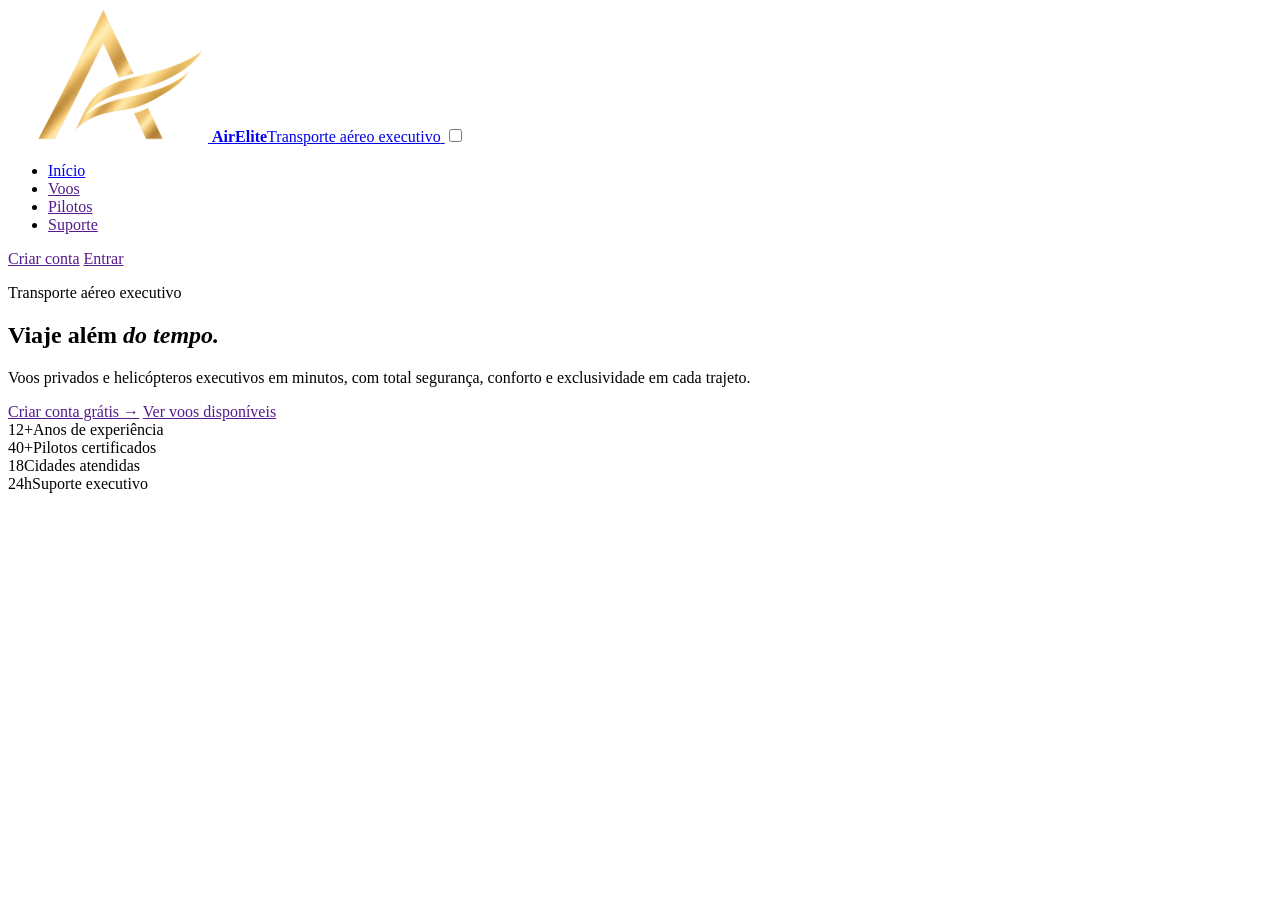
==== index.html @ a0972fc6 "Meu primeiro commit ainda no início" ====
<!DOCTYPE html>
<html lang="pt-BR">
    <head>
        <meta charset="UTF-8">
        <meta name="viewport" content="width=device-width, initial-scale=1.0">
        <link rel="stylesheet" href="style.css">
        <title>AirElite</title>
    </head>
    <body>
        
        <header class="site-header">
            <div class="container mheader-inner">
                <a href="index.html" class="brand">
                    <img src="pasta-de-imagens/Logo.png" alt="logotipo AirElite">
                    <span class="brand-text"><strong>AirElite</strong><span>Transporte aéreo executivo</span></span>
                </a>
                <input type="checkbox" id="menu-toggle" class="menu-toggle">
                <label for="menu-toggle" class="menu-btn" aria-label="Abrir menu"><span></span><span></span><span></span></label>
                <nav class="nav">
                    <ul class="nav-links">
                        <li><a href="index.html" class="active">Início</a></li>
                        <li><a href="">Voos</a></li>
                        <li><a href="">Pilotos</a></li>
                        <li><a href="">Suporte</a></li>
                    </ul>
                    <a href="" class="nav-extra">Criar conta</a>
                    <a href="" class="btn btn-gold">Entrar</a>
                </nav>
            </div>
        </header>

        <main>

            <section class="hero" id="inicio">
                <div class="container hero-inner">
                    <p class="eyebrow"> Transporte aéreo executivo</p>
                    <h1>Viaje além <em>do tempo.</em></h1>
                    <p class="hero-sub">Voos privados e helicópteros executivos em minutos, com total segurança, conforto e exclusividade em cada trajeto.</p>
                    <div class="hero-actions">
                        <a href="" class="btn btn-gold btn-lg">Criar conta grátis &rarr;</a>
                        <a href="" class="btn btn-outline btn-lg">Ver voos disponíveis</a>
                    </div>
                    <div class="hero-stats">
                        <div class="stat"><span class="stat-num">12+</span><span class="stat-label">Anos de experiência</span></div>
                        <div class="stat"><span class="stat-num">40+</span><span class="stat-label">Pilotos certificados</span></div>
                        <div class="stat"><span class="stat-num">18</span><span class="stat-label">Cidades atendidas</span></div>
                        <div class="stat"><span class="stat-num">24h</span><span class="stat-label">Suporte executivo</span></div>
                    </div>
                </div>
            </section>
        </main>
    </body>
</html>
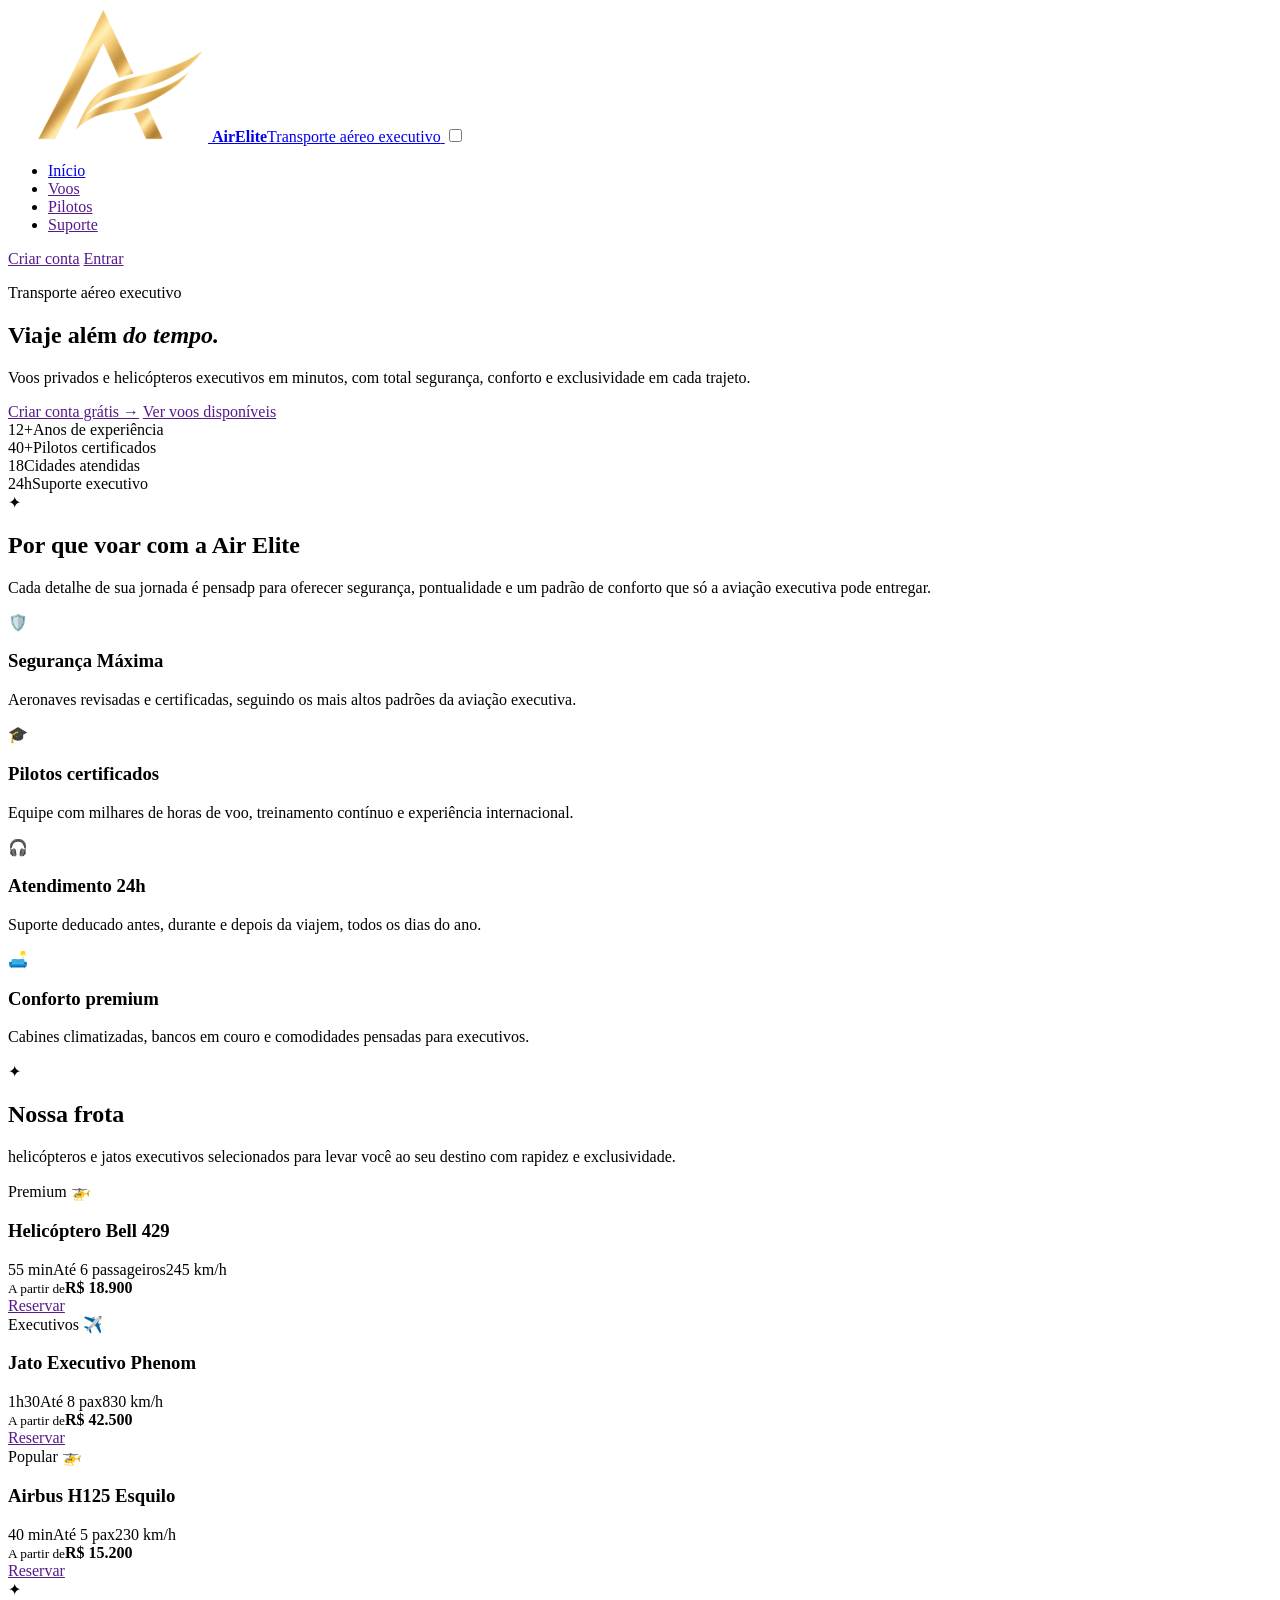
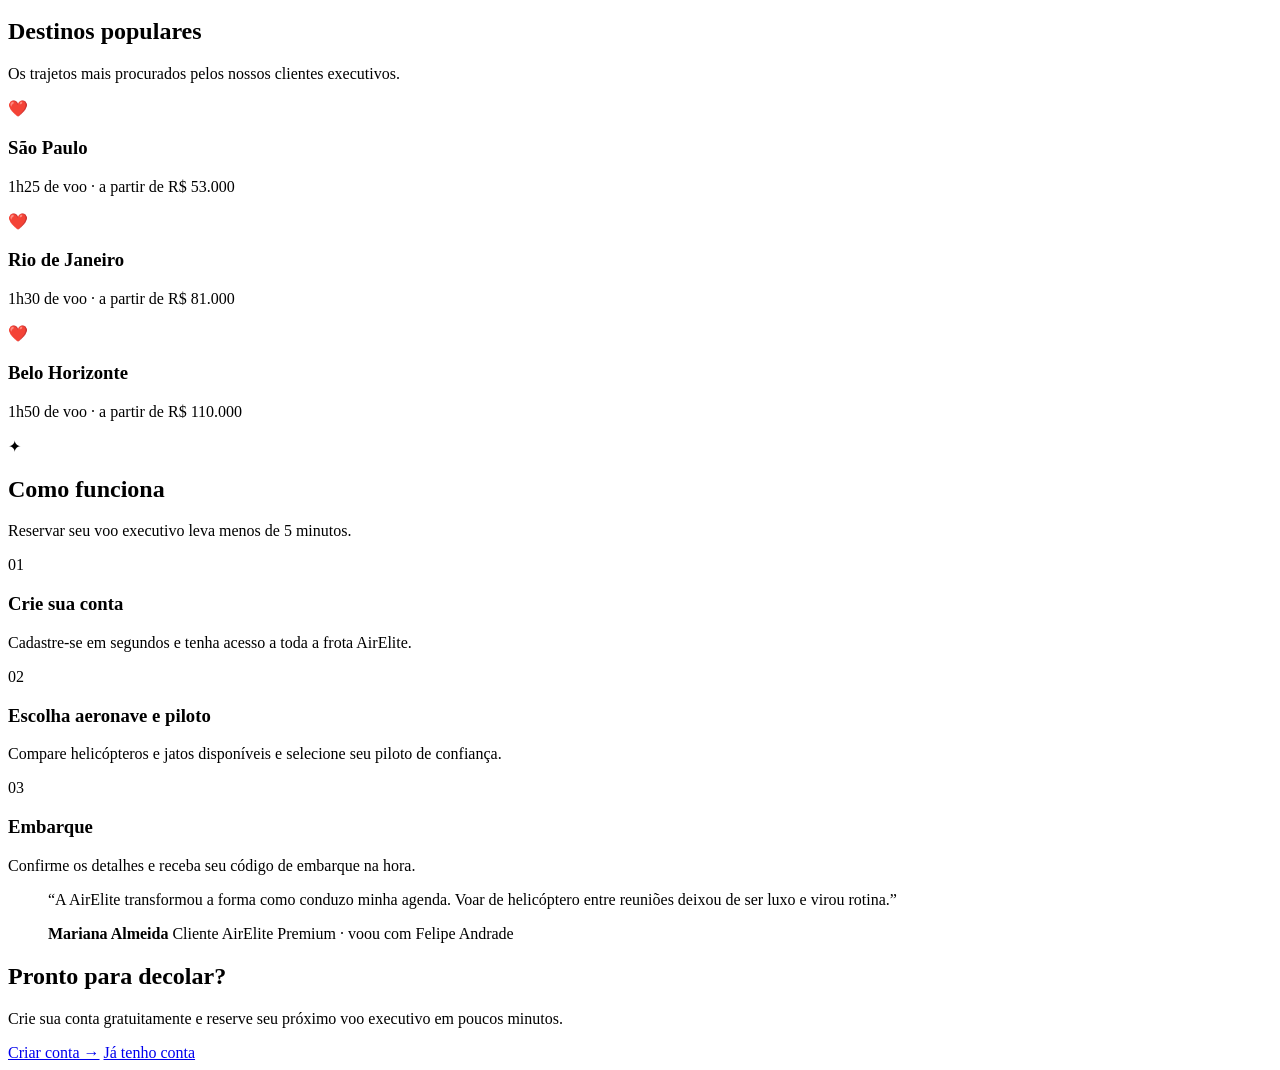
==== commit f3cb821b: "Atualizei coloquei muita coisa nova já no meu primeiro html" ====
--- a/index.html
+++ b/index.html
@@ -48,6 +48,166 @@
                     </div>
                 </div>
             </section>
+
+            <section class="section">
+                <div class="container">
+                    <div class="section-header">
+                        <div class="divider-star"><span>✦</span></div>
+                        <h2>Por que voar com a Air Elite</h2>
+                        <p>Cada detalhe de sua jornada é pensadp para oferecer segurança, pontualidade e um padrão de conforto que só a aviação executiva pode entregar.</p>
+                    </div>
+                    <div class="features-grid">
+                        <div class="feature-card">
+                            <div class="feature-icon"><span class="icon-emoji">&#x1F6E1;&#xFE0F;</span></div>
+                            <h3>Segurança Máxima</h3>
+                            <p>Aeronaves revisadas e certificadas, seguindo os mais altos padrões da aviação executiva.</p>
+                        </div>
+                        <div class="feature-card">
+                            <div class="feature-icon"><span class="icon-emoji">&#x1F393;</span></div>
+                            <h3>Pilotos certificados</h3>
+                            <p>Equipe com milhares de horas de voo, treinamento contínuo e experiência internacional.</p>
+                        </div>
+                        <div class="feature-card">
+                            <div class="feature-icon"><span class="icon-emoji">&#x1F3A7;</span></div>
+                            <h3>Atendimento 24h</h3>
+                            <p>Suporte deducado antes, durante e depois da viajem, todos os dias do ano.</p>
+                        </div>
+                        <div class="feature-card">
+                            <div class="feature-icon"><span class="icon-emoji">&#x1F6CB;&#xFE0F;</span></div>
+                            <h3>Conforto premium</h3>
+                            <p>Cabines climatizadas, bancos em couro e comodidades pensadas para executivos.</p>
+                        </div>
+                    </div>
+                </div>
+            </section>
+
+            <section class="section section-dark" id="frota">
+                <div class="container">
+                    <div class="section-header">
+                        <div class="divider-star"><span>✦</span></div>
+                        <h2>Nossa frota</h2>
+                        <p>helicópteros e jatos executivos selecionados para levar você ao seu destino com rapidez e exclusividade.</p>
+                    </div>
+                    <div class="fleet-grid">
+                        <article class="fleet-card">
+                            <div class="fleet-visual v1">
+                                <span class="fleet-badge">Premium</span>
+                                <span class="icon-emoji">&#x1F681;</span>
+                            </div>
+                            <div class="fleet-body">
+                                <h3>Helicóptero Bell 429</h3>
+                                <div class="fleet-specs"><span>55 min</span><span>Até 6 passageiros</span><span>245 km/h</span></div>
+                                <div class="fleet-footer">
+                                    <div class="fleet-price"><small>A partir de</small><strong>R$ 18.900</strong></div>
+                                    <a href="" class="btn btn-outline-dark">Reservar</a>
+                                </div>
+                            </div>
+                        </article>
+                        <article class="fleet-card">
+                            <div class="fleet-visual v2">
+                                <span class="fleet-badge">Executivos</span>
+                                <span class="icon-emoji">&#x2708;&#xFE0F;</span>
+                            </div>
+                            <div class="fleet-body">
+                                <h3>Jato Executivo Phenom</h3>
+                                <div class="fleet-specs"><span>1h30</span><span>Até 8 pax</span><span>830 km/h</span></div>
+                                <div class="fleet-footer">
+                                    <div class="fleet-price"><small>A partir de</small><strong>R$ 42.500</strong></div>
+                                    <a href="" class="btn btn-outline-dark">Reservar</a>
+                                </div>
+                            </div>
+                        </article>
+
+                        <article class="fleet-card">
+                            <div class="fleet-visual v3">
+                                <span class="fleet-badge">Popular</span>
+                                <span class="icon-emoji">&#x1F681;</span>
+                            </div>
+                            <div class="fleet-body">
+                                <h3>Airbus H125 Esquilo</h3>
+                                    <div class="fleet-specs"><span>40 min</span><span>Até 5 pax</span><span>230 km/h</span></div>
+                                    <div class="fleet-footer">
+                                         <div class="fleet-price"><small>A partir de</small><strong>R$ 15.200</strong></div>
+                                        <a href="" class="btn btn-outline-dark">Reservar</a>
+                                </div>
+                            </div>
+                        </article>
+                    </div>
+                </div>
+            </section>
+
+            <section class="section" id="destinos">
+                <div class="container">
+                     <div class="section-header">
+                         <div class="divider-star"><span>✦</span></div>
+                         <h2>Destinos populares</h2>
+                        <p>Os trajetos mais procurados pelos nossos clientes executivos.</p>
+                     </div>
+                     <div class="destinos-grid">
+                         <article class="destino-card d1">
+                         <div class="destino-heart" aria-hidden="true"><span class="icon-emoji">&#x2764;&#xFE0F;</span></div>
+                         <div class="destino-info"><h3>São Paulo</h3><p>1h25 de voo · a partir de R$ 53.000</p></div>
+                    </article>
+                    <article class="destino-card d2">
+                        <div class="destino-heart" aria-hidden="true"><span class="icon-emoji">&#x2764;&#xFE0F;</span></div>
+                        <div class="destino-info"><h3>Rio de Janeiro</h3><p>1h30 de voo · a partir de R$ 81.000</p></div>
+                    </article>
+                    <article class="destino-card d3">
+                        <div class="destino-heart" aria-hidden="true"><span class="icon-emoji">&#x2764;&#xFE0F;</span></div>
+                        <div class="destino-info"><h3>Belo Horizonte</h3><p>1h50 de voo · a partir de R$ 110.000</p></div>
+                    </article>
+                </div>
+            </div>
+        </section>
+
+        <section class="section section-dark">
+            <div class="container">
+                <div class="section-header">
+                    <div class="divider-star"><span>✦</span></div>
+                    <h2>Como funciona</h2>
+                    <p>Reservar seu voo executivo leva menos de 5 minutos.</p>
+                </div>
+                <div class="steps">
+                    <div class="step">
+                        <div class="step-num">01</div>
+                         <h3>Crie sua conta</h3>
+                            <p>Cadastre-se em segundos e tenha acesso a toda a frota AirElite.</p>
+                        </div>
+                        <div class="step">
+                            <div class="step-num">02</div>
+                            <h3>Escolha aeronave e piloto</h3>
+                            <p>Compare helicópteros e jatos disponíveis e selecione seu piloto de confiança.</p>
+                        </div>
+                        <div class="step">
+                            <div class="step-num">03</div>
+                            <h3>Embarque</h3>
+                            <p>Confirme os detalhes e receba seu código de embarque na hora.</p>
+                        </div>
+                    </div>
+                </div>
+            </section>
+
+            <section class="section">
+                <div class="container">
+                    <blockquote class="testimonial">
+                        <p>“A AirElite transformou a forma como conduzo minha agenda. Voar de helicóptero entre reuniões deixou de ser luxo e virou rotina.”</p>
+                        <div class="testimonial-author">
+                            <strong>Mariana Almeida</strong>
+                            <span>Cliente AirElite Premium · voou com Felipe Andrade</span>
+                        </div>
+                    </blockquote>
+                </div>
+            </section>
+
+            <section class="cta-band">
+                <h2>Pronto para decolar?</h2>
+                <p>Crie sua conta gratuitamente e reserve seu próximo voo executivo em poucos minutos.</p>
+                <div class="hero-actions">
+                    <a href="cadastro.html" class="btn btn-gold btn-lg">Criar conta →</a>
+                    <a href="login.html" class="btn btn-outline btn-lg">Já tenho conta</a>
+                </div>
+            </section>
+            
         </main>
     </body>
 </html>
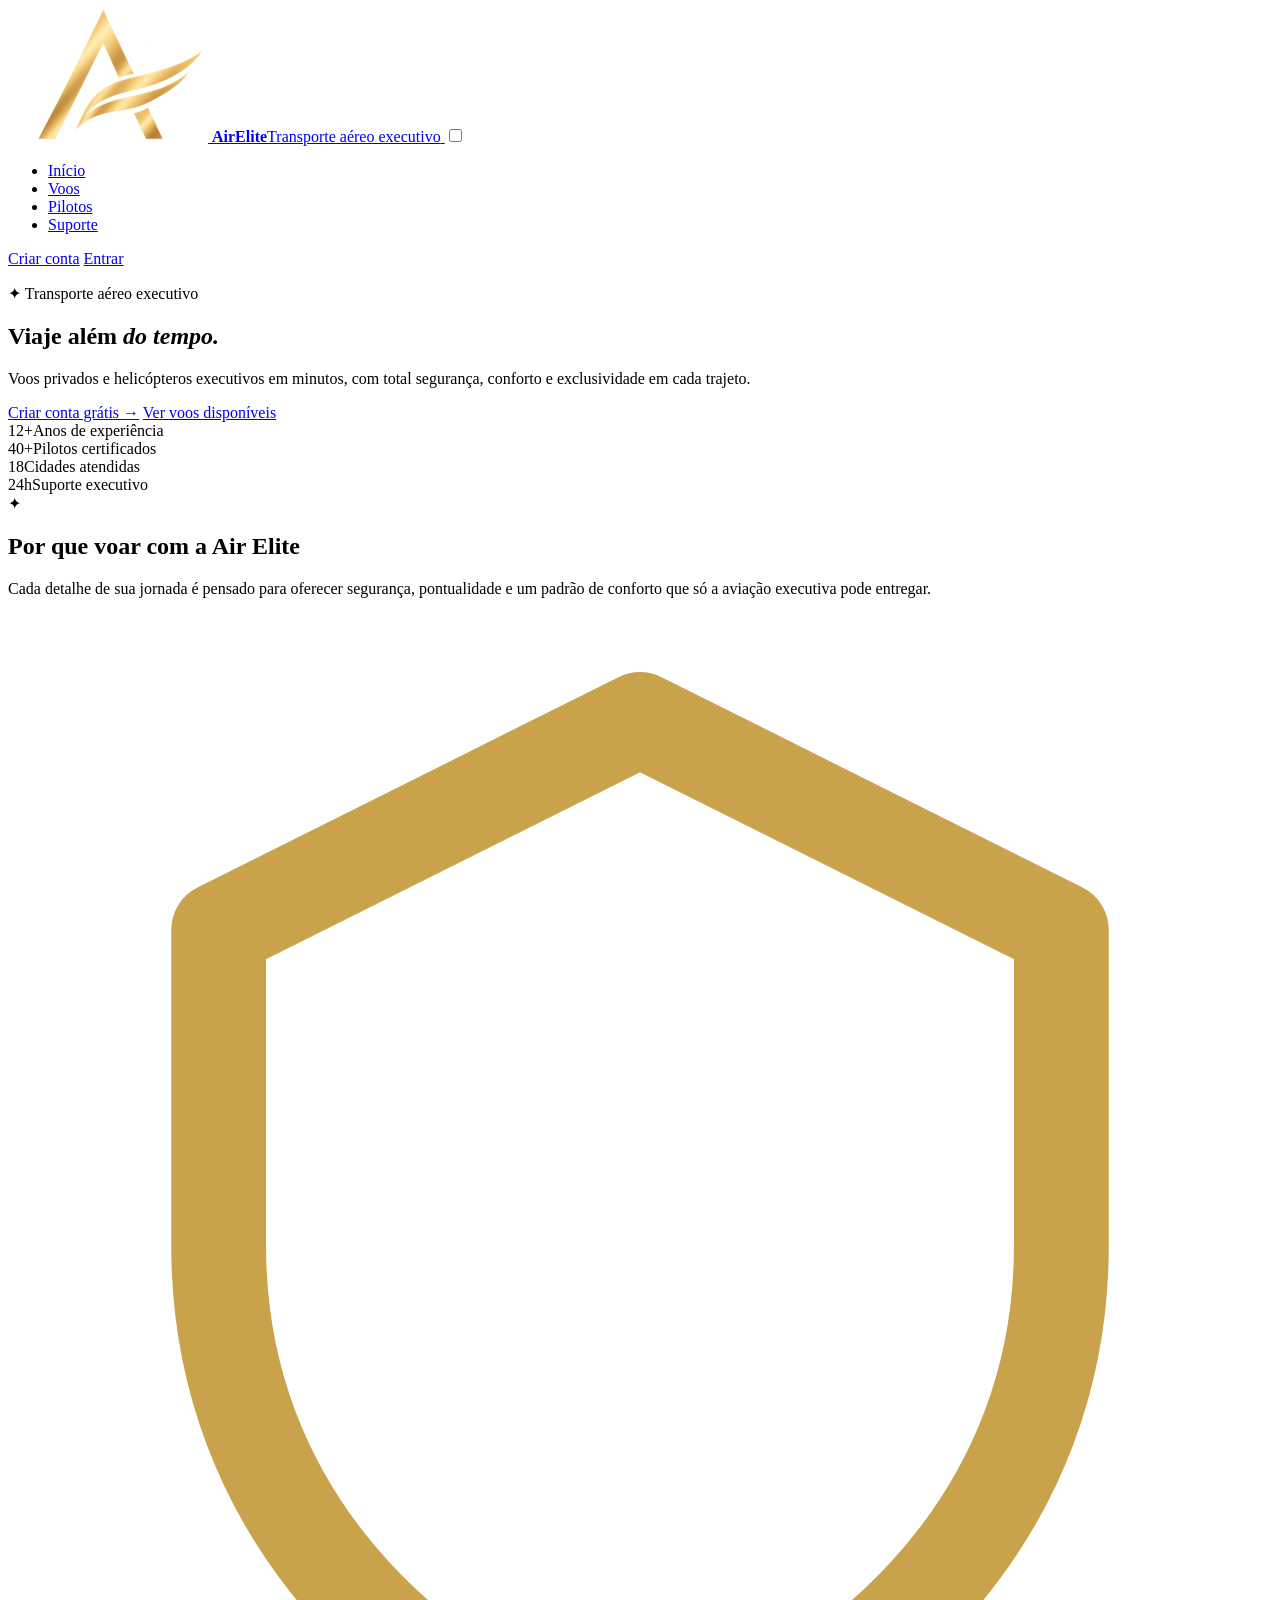
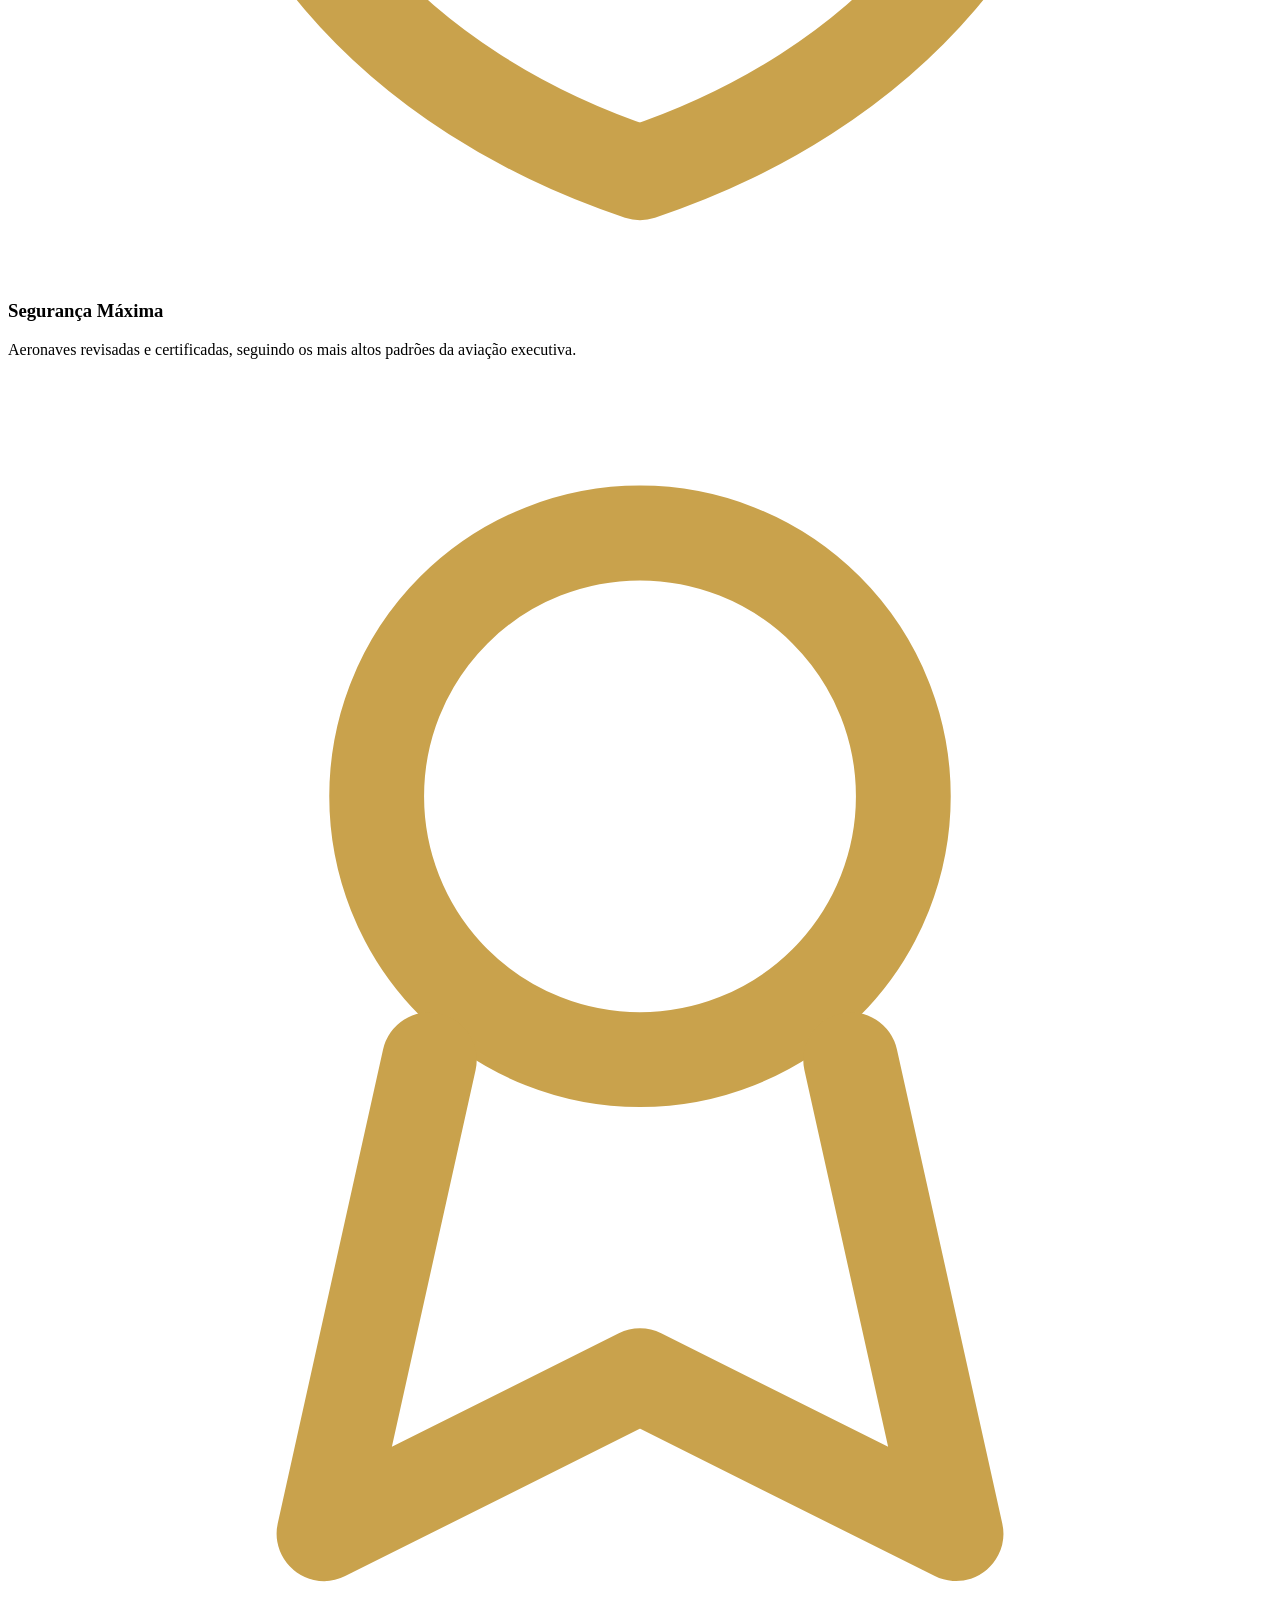
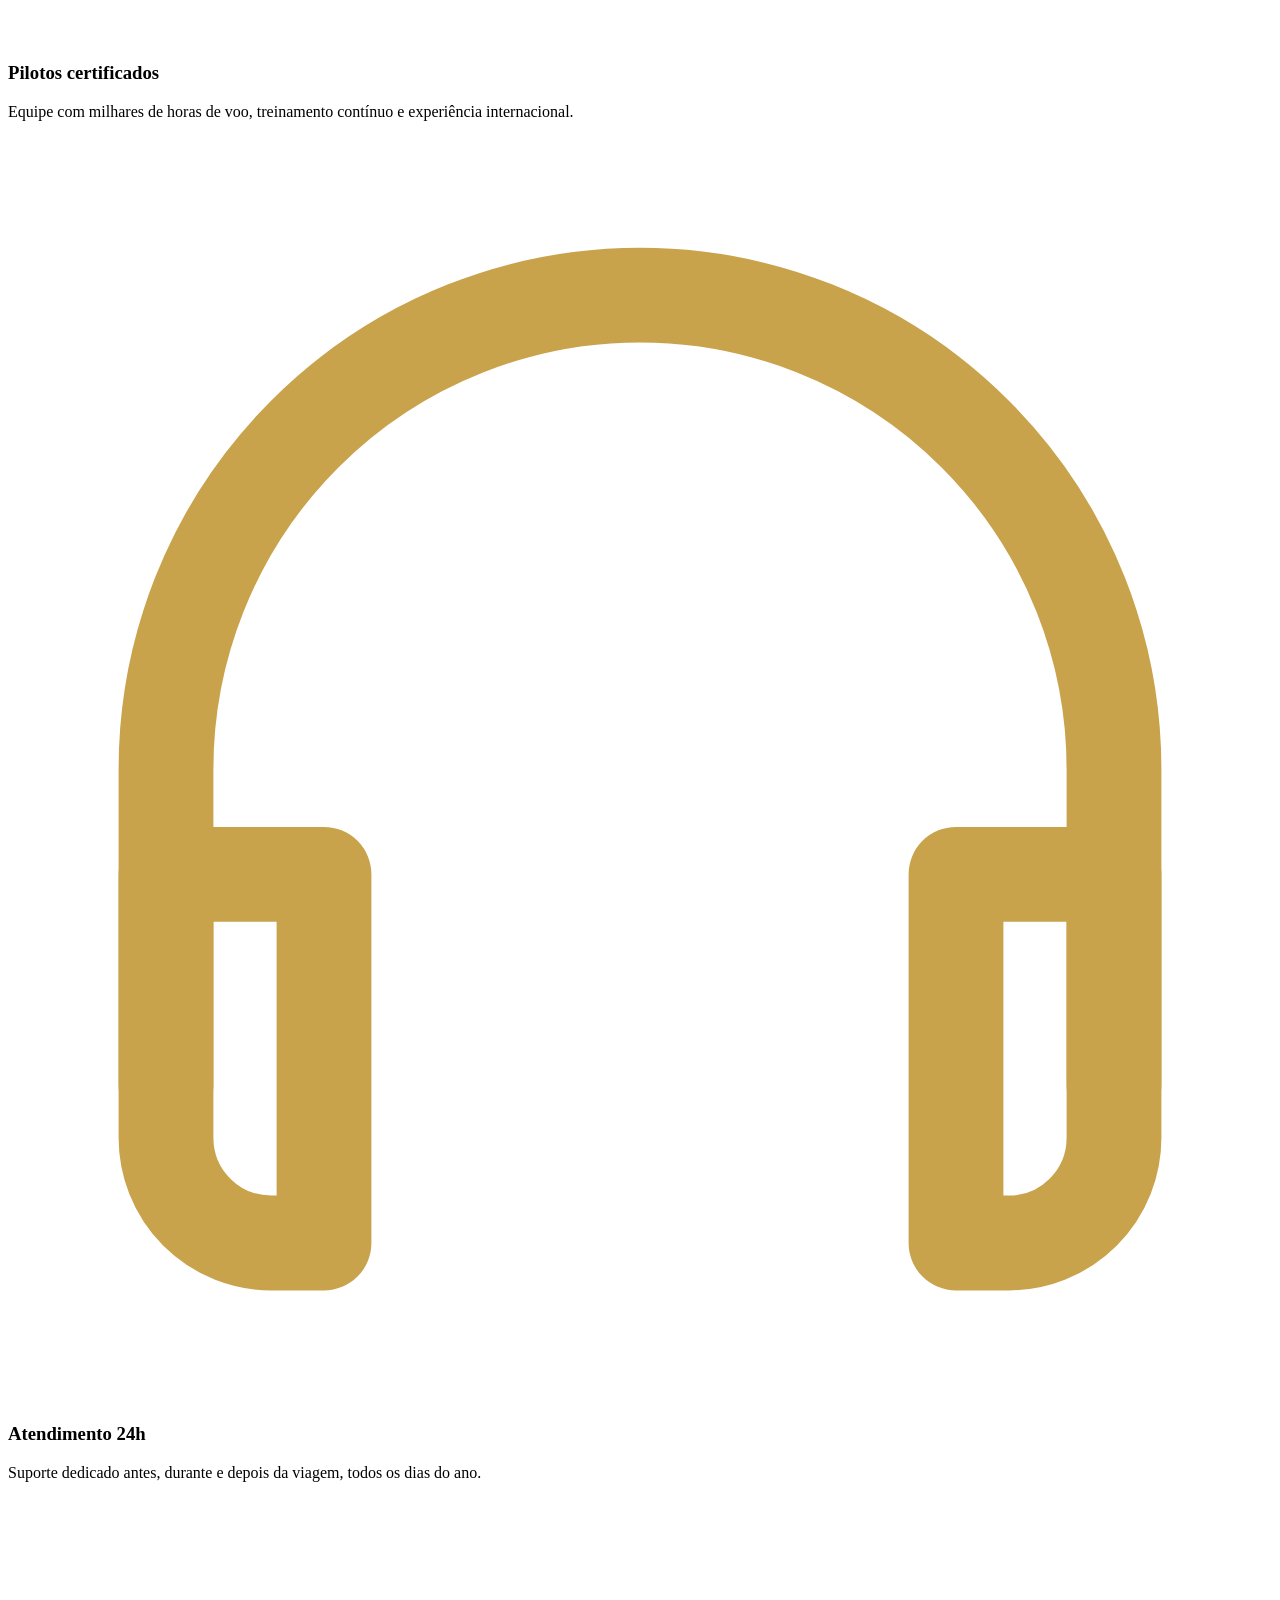
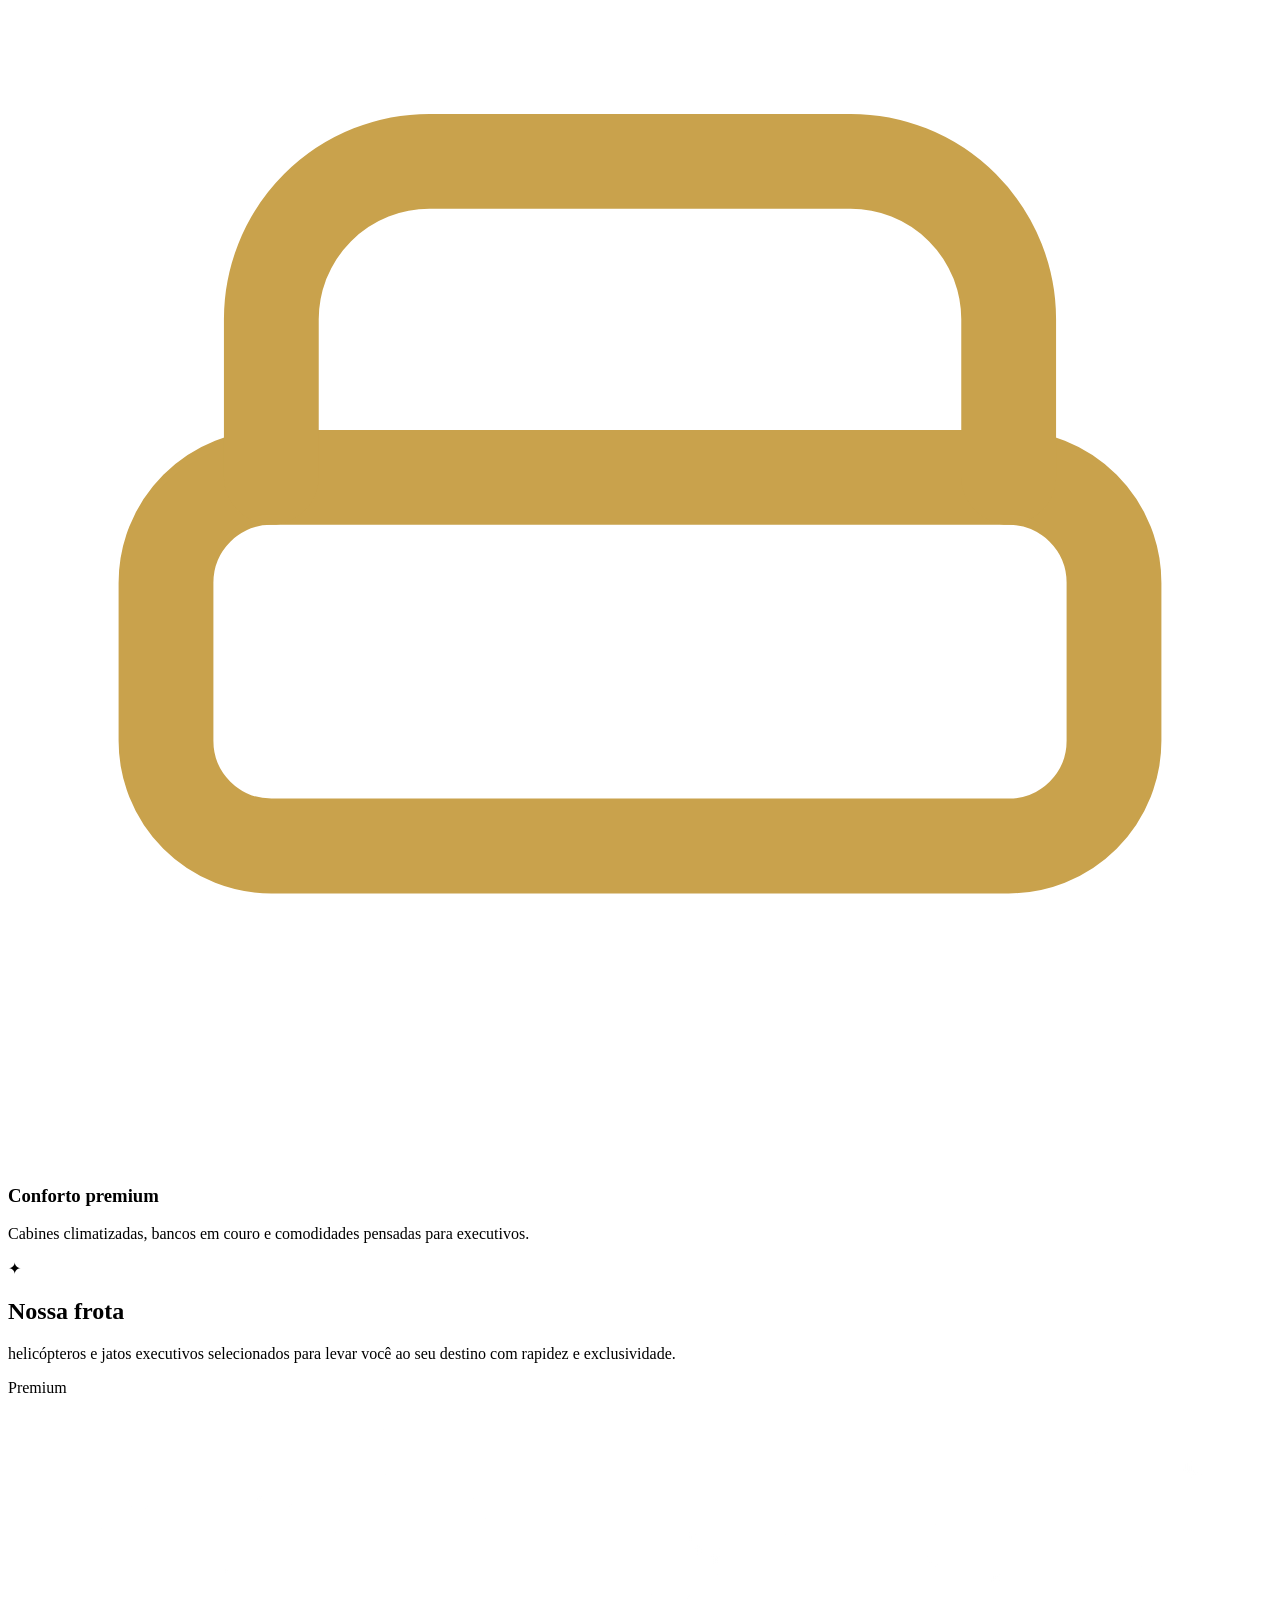
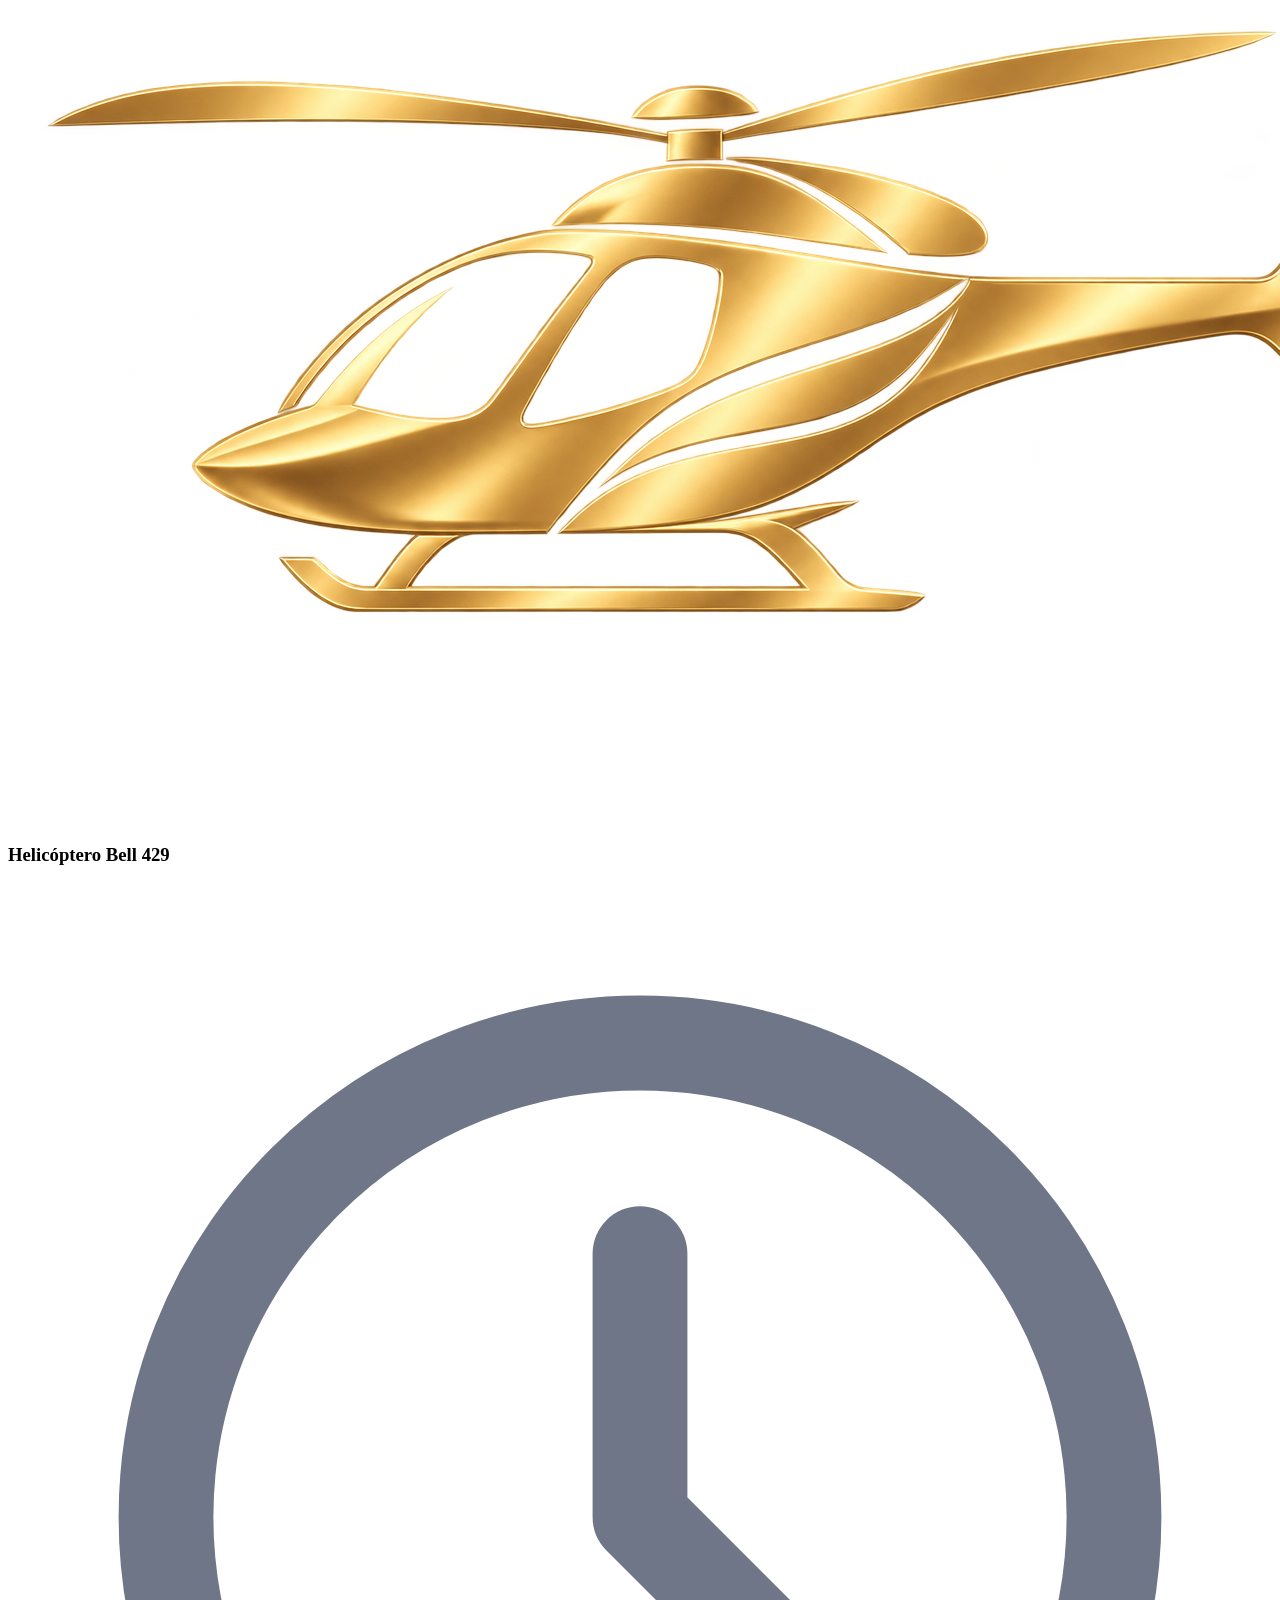
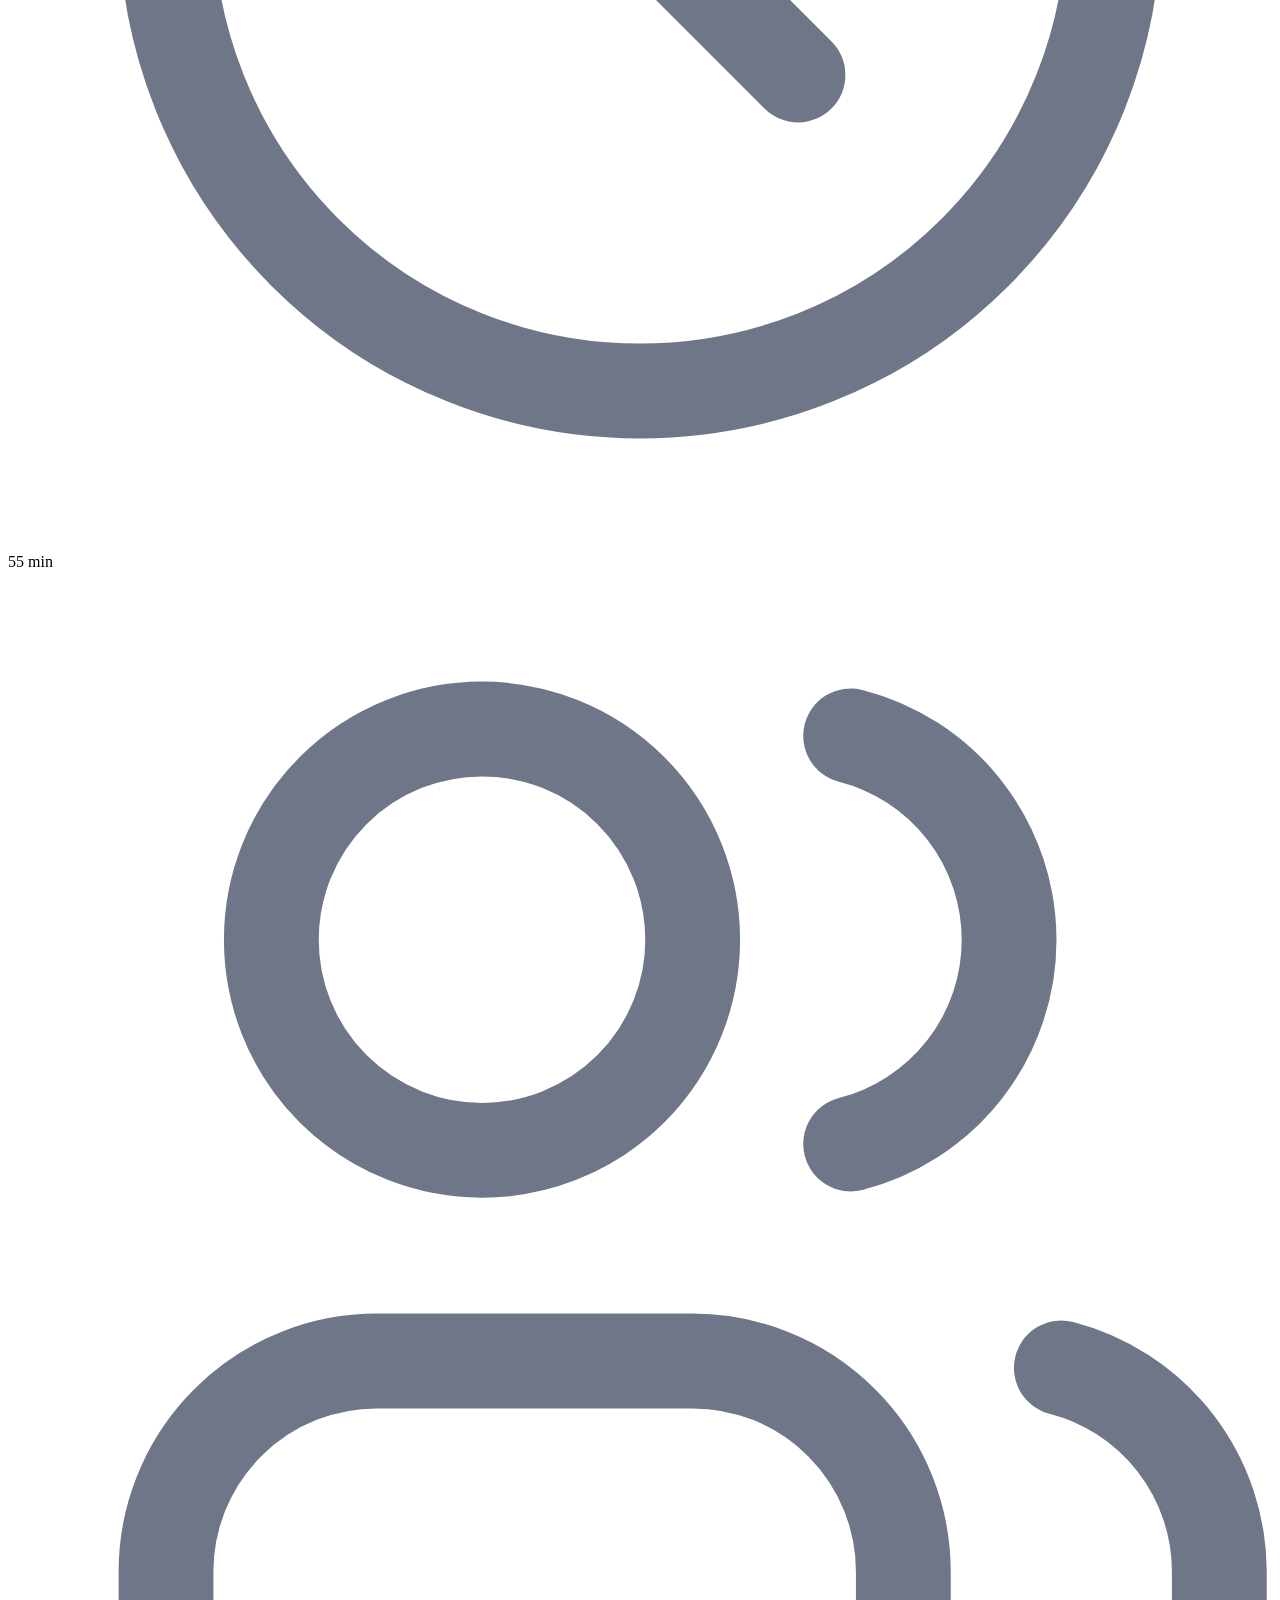
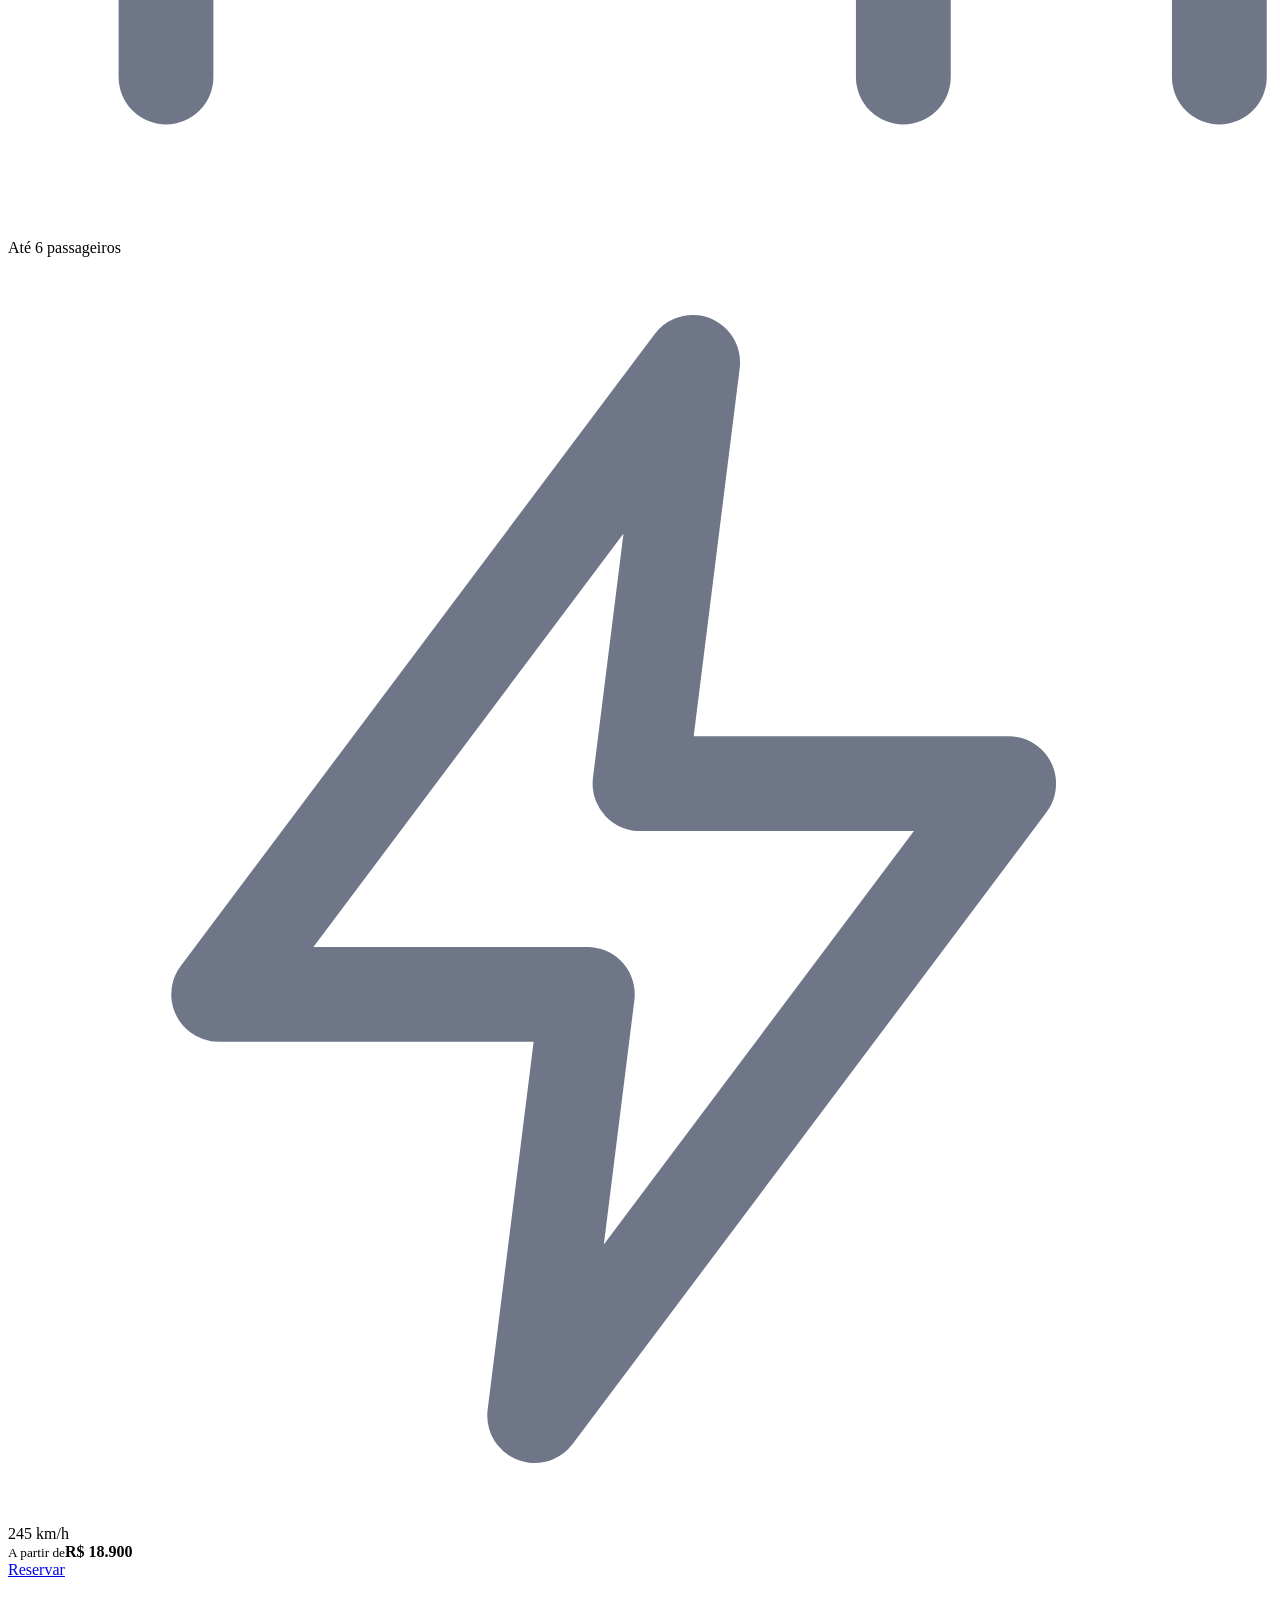
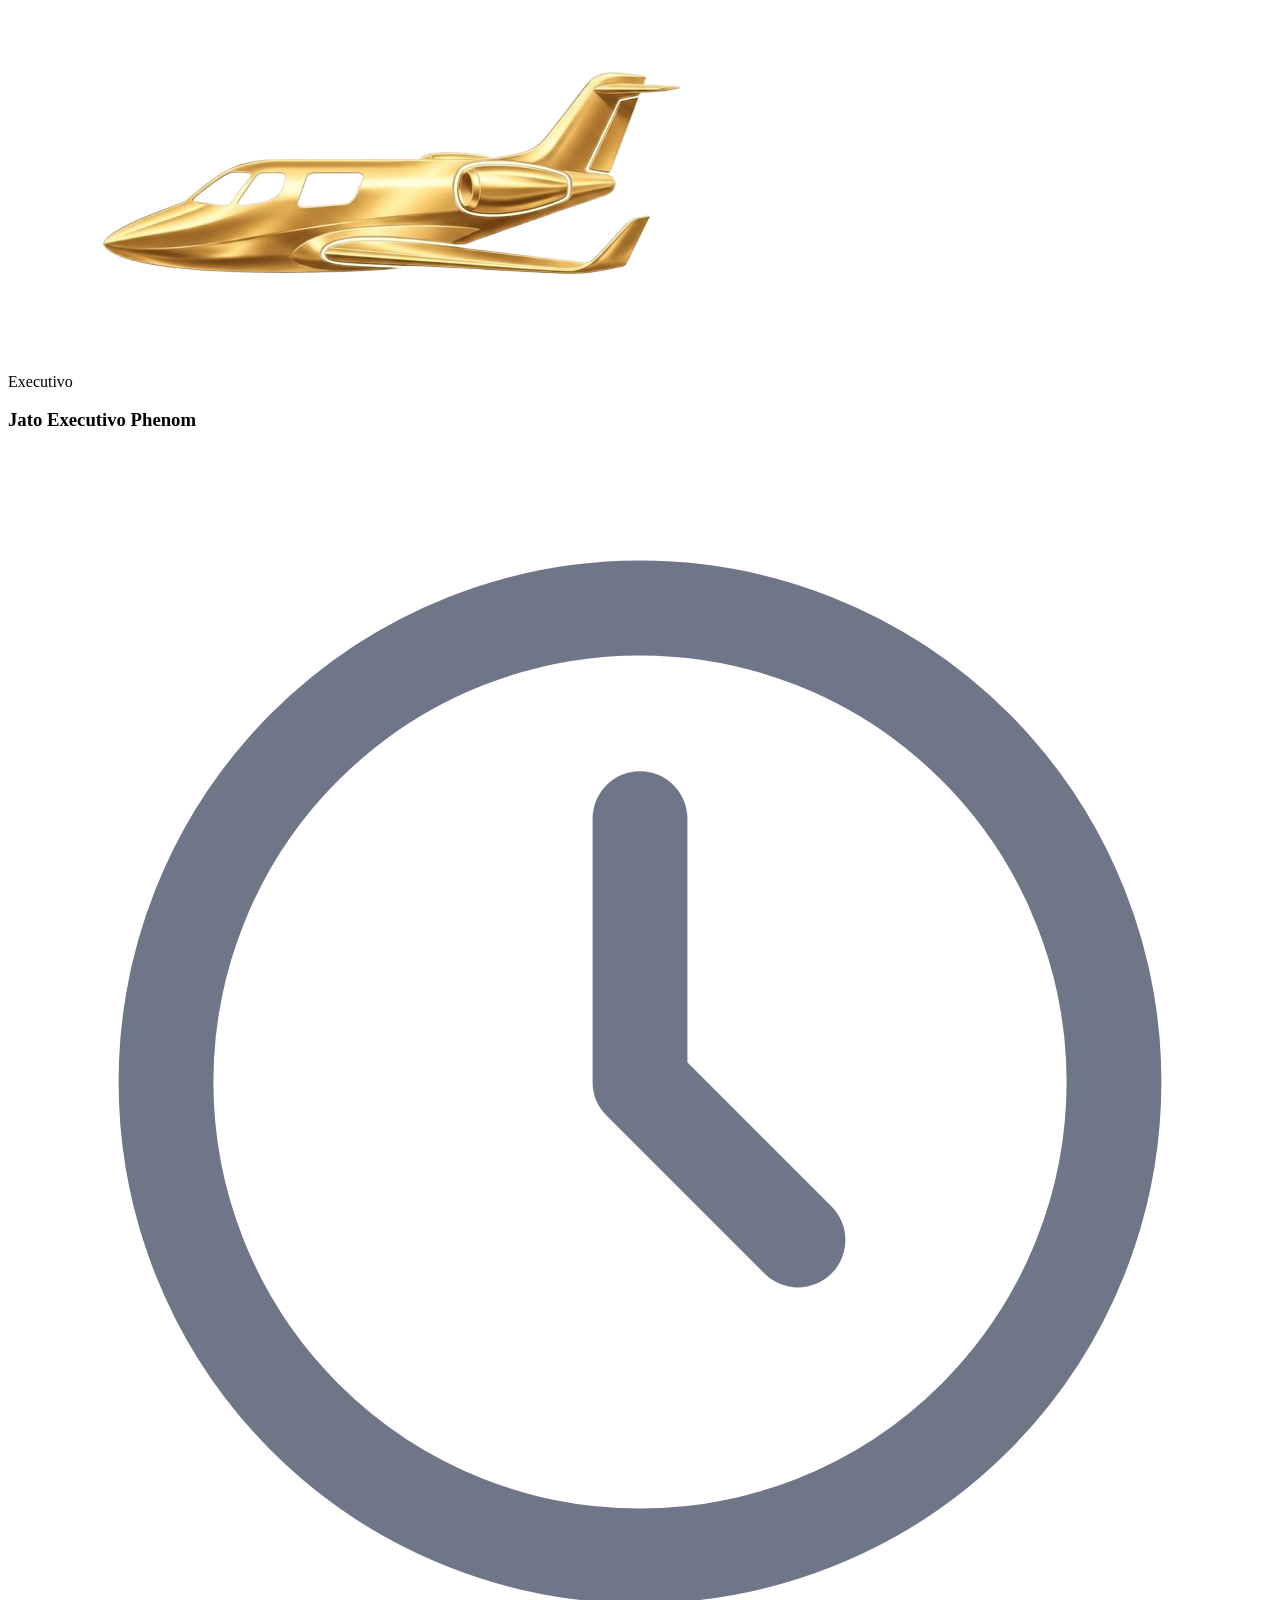
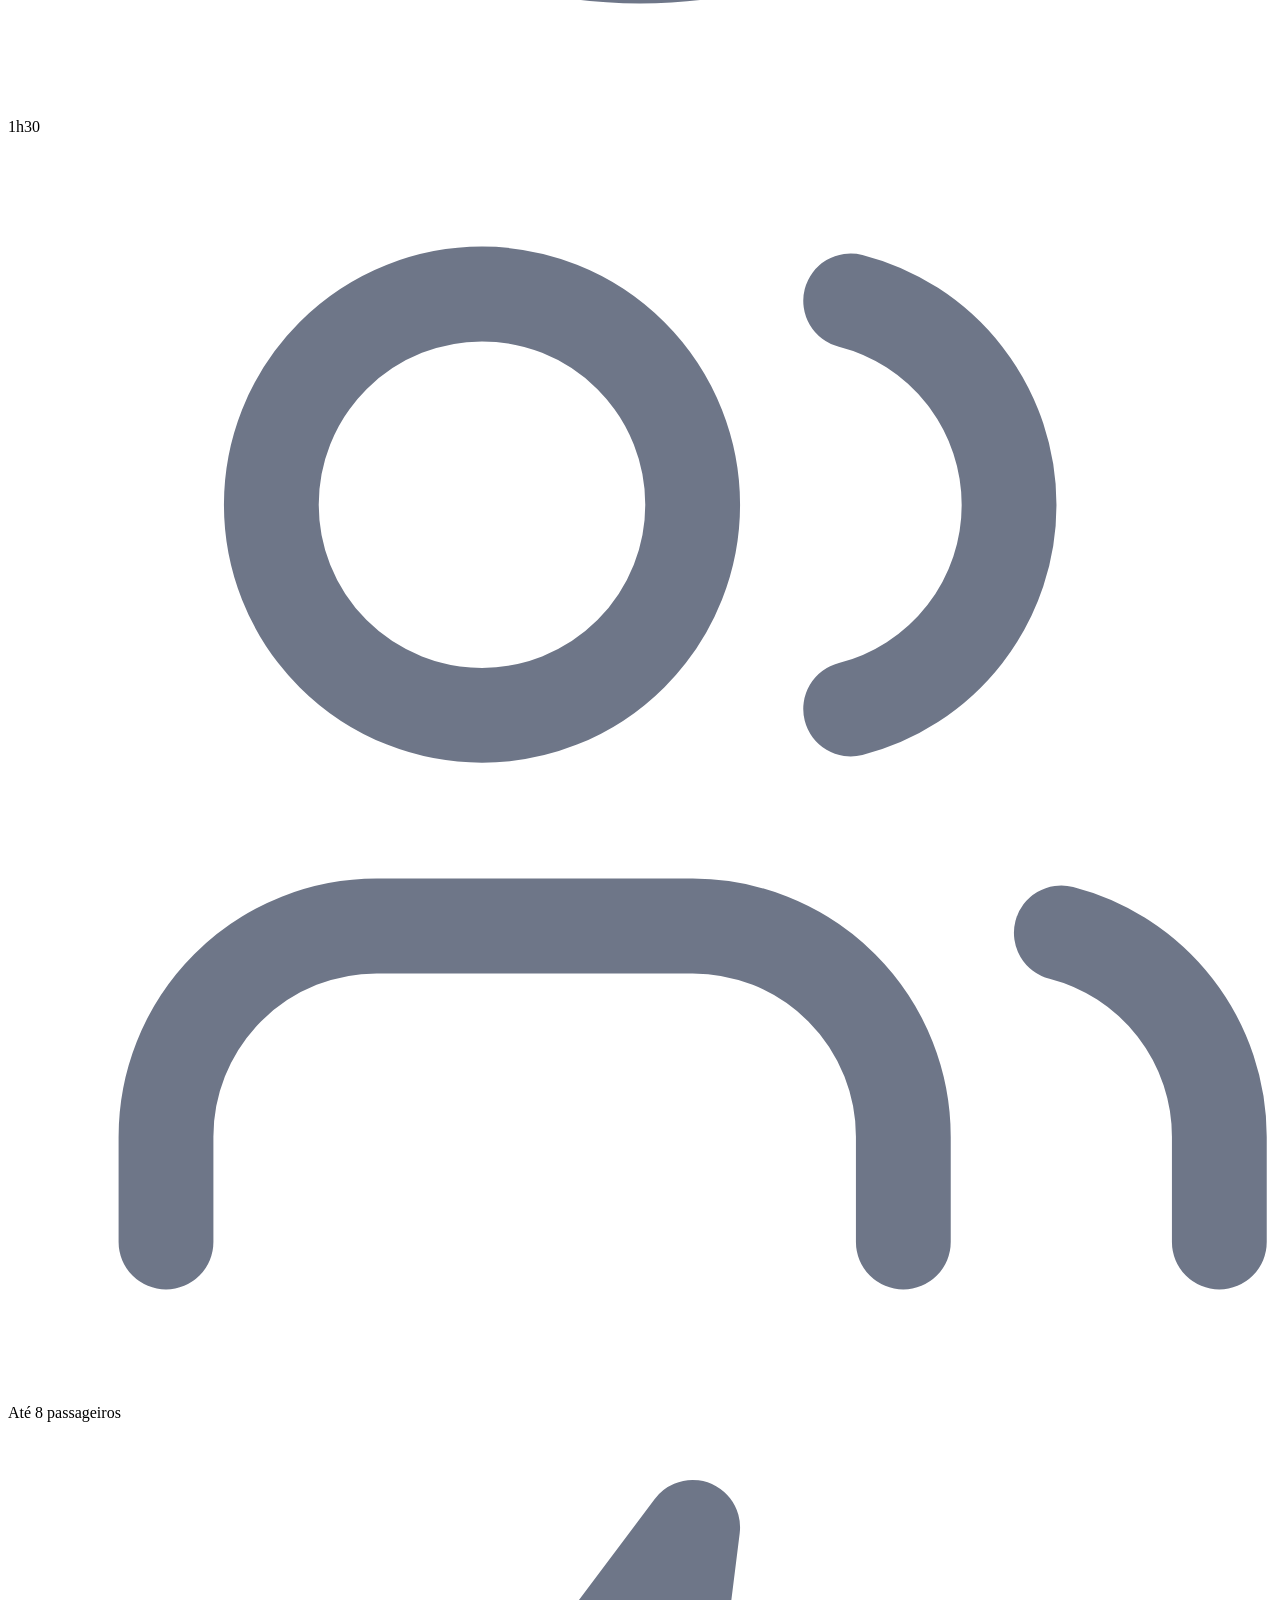
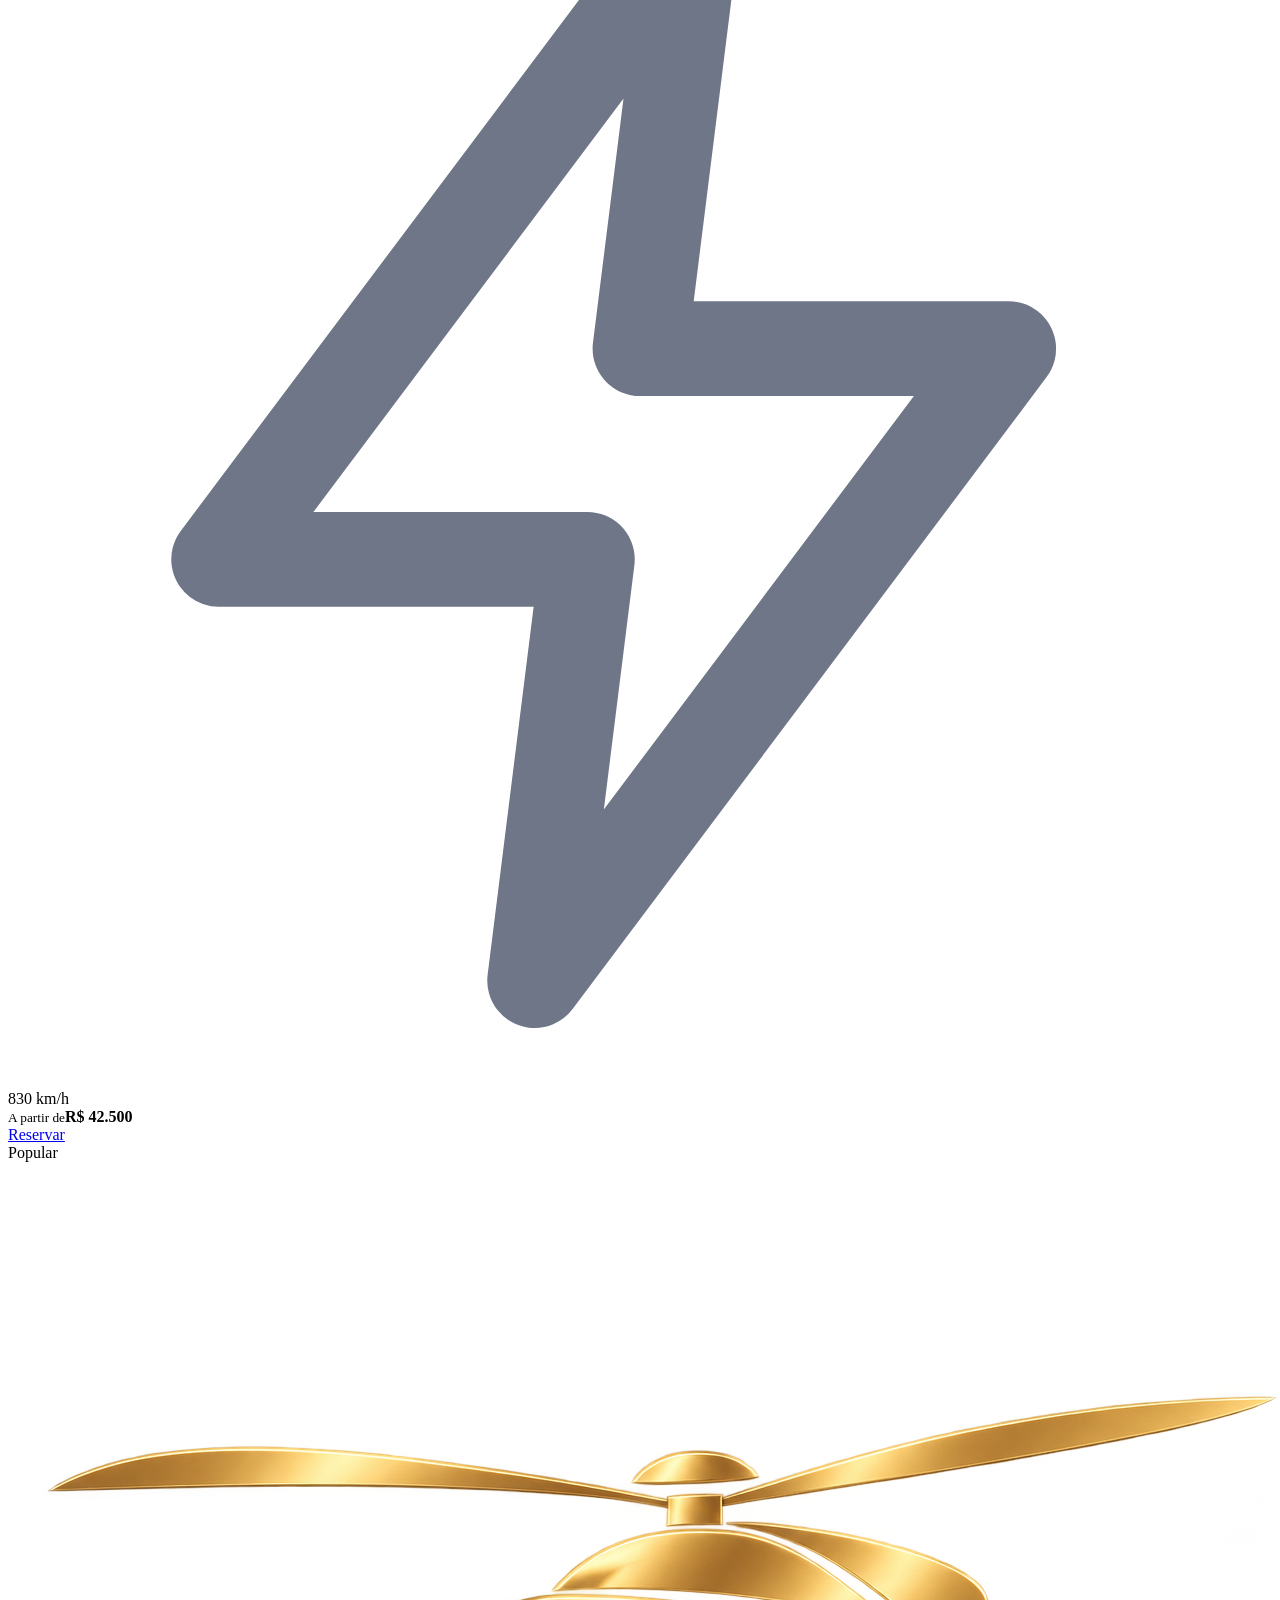
==== commit 09f72dcc: "Fiz várias html mas dentro do o que o professor pediu não passei do limite e ajustei algumas coisas " ====
--- a/index.html
+++ b/index.html
@@ -9,7 +9,7 @@
     <body>
         
         <header class="site-header">
-            <div class="container mheader-inner">
+            <div class="container header-inner">
                 <a href="index.html" class="brand">
                     <img src="pasta-de-imagens/Logo.png" alt="logotipo AirElite">
                     <span class="brand-text"><strong>AirElite</strong><span>Transporte aéreo executivo</span></span>
@@ -19,12 +19,12 @@
                 <nav class="nav">
                     <ul class="nav-links">
                         <li><a href="index.html" class="active">Início</a></li>
-                        <li><a href="">Voos</a></li>
-                        <li><a href="">Pilotos</a></li>
-                        <li><a href="">Suporte</a></li>
+                        <li><a href="voos.html">Voos</a></li>
+                        <li><a href="pilotos.html">Pilotos</a></li>
+                        <li><a href="suporte.html">Suporte</a></li>
                     </ul>
-                    <a href="" class="nav-extra">Criar conta</a>
-                    <a href="" class="btn btn-gold">Entrar</a>
+                    <a href="cadastro.html" class="nav-extra">Criar conta</a>
+                    <a href="login.html" class="btn btn-gold">Entrar</a>
                 </nav>
             </div>
         </header>
@@ -33,12 +33,12 @@
 
             <section class="hero" id="inicio">
                 <div class="container hero-inner">
-                    <p class="eyebrow"> Transporte aéreo executivo</p>
+                    <p class="eyebrow">✦ Transporte aéreo executivo</p>
                     <h1>Viaje além <em>do tempo.</em></h1>
                     <p class="hero-sub">Voos privados e helicópteros executivos em minutos, com total segurança, conforto e exclusividade em cada trajeto.</p>
                     <div class="hero-actions">
-                        <a href="" class="btn btn-gold btn-lg">Criar conta grátis &rarr;</a>
-                        <a href="" class="btn btn-outline btn-lg">Ver voos disponíveis</a>
+                        <a href="cadastro.html" class="btn btn-gold btn-lg">Criar conta grátis &rarr;</a>
+                        <a href="voos.html" class="btn btn-outline btn-lg">Ver voos disponíveis</a>
                     </div>
                     <div class="hero-stats">
                         <div class="stat"><span class="stat-num">12+</span><span class="stat-label">Anos de experiência</span></div>
@@ -54,26 +54,26 @@
                     <div class="section-header">
                         <div class="divider-star"><span>✦</span></div>
                         <h2>Por que voar com a Air Elite</h2>
-                        <p>Cada detalhe de sua jornada é pensadp para oferecer segurança, pontualidade e um padrão de conforto que só a aviação executiva pode entregar.</p>
+                        <p>Cada detalhe de sua jornada é pensado para oferecer segurança, pontualidade e um padrão de conforto que só a aviação executiva pode entregar.</p>
                     </div>
                     <div class="features-grid">
                         <div class="feature-card">
-                            <div class="feature-icon"><span class="icon-emoji">&#x1F6E1;&#xFE0F;</span></div>
+                            <div class="feature-icon"><img src="pasta-de-imagens/seguranca.svg" alt="Segurança" class="icon-img"></div>
                             <h3>Segurança Máxima</h3>
                             <p>Aeronaves revisadas e certificadas, seguindo os mais altos padrões da aviação executiva.</p>
                         </div>
                         <div class="feature-card">
-                            <div class="feature-icon"><span class="icon-emoji">&#x1F393;</span></div>
+                            <div class="feature-icon"><img src="pasta-de-imagens/piloto-certificado.svg" alt="Piloto certificado" class="icon-img"></div>
                             <h3>Pilotos certificados</h3>
                             <p>Equipe com milhares de horas de voo, treinamento contínuo e experiência internacional.</p>
                         </div>
                         <div class="feature-card">
-                            <div class="feature-icon"><span class="icon-emoji">&#x1F3A7;</span></div>
+                            <div class="feature-icon"><img src="pasta-de-imagens/suporte.svg" alt="Suporte" class="icon-img"></div>
                             <h3>Atendimento 24h</h3>
-                            <p>Suporte deducado antes, durante e depois da viajem, todos os dias do ano.</p>
-                        </div>
-                        <div class="feature-card">
-                            <div class="feature-icon"><span class="icon-emoji">&#x1F6CB;&#xFE0F;</span></div>
+                            <p>Suporte dedicado antes, durante e depois da viagem, todos os dias do ano.</p>
+                        </div>
+                        <div class="feature-card">
+                            <div class="feature-icon"><img src="pasta-de-imagens/conforto.svg" alt="Conforto" class="icon-img"></div>
                             <h3>Conforto premium</h3>
                             <p>Cabines climatizadas, bancos em couro e comodidades pensadas para executivos.</p>
                         </div>
@@ -92,28 +92,28 @@
                         <article class="fleet-card">
                             <div class="fleet-visual v1">
                                 <span class="fleet-badge">Premium</span>
-                                <span class="icon-emoji">&#x1F681;</span>
+                                <img src="pasta-de-imagens/helicoptero.png" alt="Helicóptero" class="icon-img">
                             </div>
                             <div class="fleet-body">
                                 <h3>Helicóptero Bell 429</h3>
-                                <div class="fleet-specs"><span>55 min</span><span>Até 6 passageiros</span><span>245 km/h</span></div>
+                                <div class="fleet-specs"><span><img src="pasta-de-imagens/tempo.svg" alt="Tempo" class="icon-img icon-inline"> 55 min</span><span><img src="pasta-de-imagens/passageiros-mini.svg" alt="Passageiros" class="icon-img icon-inline"> Até 6 passageiros</span><span><img src="pasta-de-imagens/velocidade.svg" alt="Velocidade" class="icon-img icon-inline"> 245 km/h</span></div>
                                 <div class="fleet-footer">
                                     <div class="fleet-price"><small>A partir de</small><strong>R$ 18.900</strong></div>
-                                    <a href="" class="btn btn-outline-dark">Reservar</a>
+                                    <a href="voos.html" class="btn btn-outline-dark">Reservar</a>
                                 </div>
                             </div>
                         </article>
                         <article class="fleet-card">
                             <div class="fleet-visual v2">
-                                <span class="fleet-badge">Executivos</span>
-                                <span class="icon-emoji">&#x2708;&#xFE0F;</span>
+                                <span class="fleet-badge">Executivo</span>
+                                <img src="pasta-de-imagens/jato.png" alt="Jato" class="icon-img">
                             </div>
                             <div class="fleet-body">
                                 <h3>Jato Executivo Phenom</h3>
-                                <div class="fleet-specs"><span>1h30</span><span>Até 8 pax</span><span>830 km/h</span></div>
+                                <div class="fleet-specs"><span><img src="pasta-de-imagens/tempo.svg" alt="Tempo" class="icon-img icon-inline"> 1h30</span><span><img src="pasta-de-imagens/passageiros-mini.svg" alt="Passageiros" class="icon-img icon-inline"> Até 8 passageiros</span><span><img src="pasta-de-imagens/velocidade.svg" alt="Velocidade" class="icon-img icon-inline"> 830 km/h</span></div>
                                 <div class="fleet-footer">
                                     <div class="fleet-price"><small>A partir de</small><strong>R$ 42.500</strong></div>
-                                    <a href="" class="btn btn-outline-dark">Reservar</a>
+                                    <a href="voos.html" class="btn btn-outline-dark">Reservar</a>
                                 </div>
                             </div>
                         </article>
@@ -121,14 +121,14 @@
                         <article class="fleet-card">
                             <div class="fleet-visual v3">
                                 <span class="fleet-badge">Popular</span>
-                                <span class="icon-emoji">&#x1F681;</span>
+                                <img src="pasta-de-imagens/helicoptero.png" alt="Helicóptero" class="icon-img">
                             </div>
                             <div class="fleet-body">
                                 <h3>Airbus H125 Esquilo</h3>
-                                    <div class="fleet-specs"><span>40 min</span><span>Até 5 pax</span><span>230 km/h</span></div>
-                                    <div class="fleet-footer">
-                                         <div class="fleet-price"><small>A partir de</small><strong>R$ 15.200</strong></div>
-                                        <a href="" class="btn btn-outline-dark">Reservar</a>
+                                    <div class="fleet-specs"><span><img src="pasta-de-imagens/tempo.svg" alt="Tempo" class="icon-img icon-inline"> 40 min</span><span><img src="pasta-de-imagens/passageiros-mini.svg" alt="Passageiros" class="icon-img icon-inline"> Até 5 passageiros</span><span><img src="pasta-de-imagens/velocidade.svg" alt="Velocidade" class="icon-img icon-inline"> 230 km/h</span></div>
+                                <div class="fleet-footer">
+                                    <div class="fleet-price"><small>A partir de</small><strong>R$ 15.200</strong></div>
+                                    <a href="voos.html" class="btn btn-outline-dark">Reservar</a>
                                 </div>
                             </div>
                         </article>
@@ -145,15 +145,15 @@
                      </div>
                      <div class="destinos-grid">
                          <article class="destino-card d1">
-                         <div class="destino-heart" aria-hidden="true"><span class="icon-emoji">&#x2764;&#xFE0F;</span></div>
+                         <div class="destino-heart" aria-hidden="true"><img src="pasta-de-imagens/coração.png" alt="Favorito" class="icon-img"></div>
                          <div class="destino-info"><h3>São Paulo</h3><p>1h25 de voo · a partir de R$ 53.000</p></div>
                     </article>
                     <article class="destino-card d2">
-                        <div class="destino-heart" aria-hidden="true"><span class="icon-emoji">&#x2764;&#xFE0F;</span></div>
+                        <div class="destino-heart" aria-hidden="true"><img src="pasta-de-imagens/coração.png" alt="Favorito" class="icon-img"></div>
                         <div class="destino-info"><h3>Rio de Janeiro</h3><p>1h30 de voo · a partir de R$ 81.000</p></div>
                     </article>
                     <article class="destino-card d3">
-                        <div class="destino-heart" aria-hidden="true"><span class="icon-emoji">&#x2764;&#xFE0F;</span></div>
+                        <div class="destino-heart" aria-hidden="true"><img src="pasta-de-imagens/coração.png" alt="Favorito" class="icon-img"></div>
                         <div class="destino-info"><h3>Belo Horizonte</h3><p>1h50 de voo · a partir de R$ 110.000</p></div>
                     </article>
                 </div>
@@ -207,7 +207,56 @@
                     <a href="login.html" class="btn btn-outline btn-lg">Já tenho conta</a>
                 </div>
             </section>
-            
+
         </main>
+
+        <footer class="site-footer">
+            <div class="container">
+                <div class="footer-grid">
+                    <div class="footer-brand">
+                        <a href="" class="brand">
+                            <img src="pasta-de-imagens/Logo.png" alt="Logotipo AirElite">
+                            <span class="brand-text"><strong>AirElite</strong><span>Transporte aéreo executivo</span></span>
+                        </a>
+                        <p>Voos privados e helicópteros executivos com segurança, conforto e exclusividade em cada trajeto.</p>
+                        <div class="social-row">
+                            <a href="#" aria-label="Instagram"><img src="pasta-de-imagens/instagram.svg" alt="Instagram" class="icon-img"></a>
+                            <a href="#" aria-label="Linkedin"><img src="pasta-de-imagens/linkedin.svg" alt="LinkedIn" class="icon-img"></a>
+                            <a href="#" aria-label="WhatsApp"><img src="pasta-de-imagens/WhatsApp.png" alt="WhatsApp" class="icon-img"></a>
+                        </div>
+                    </div>
+                    <nav class="footer-col">
+                        <h4>Links rápidos</h4>
+                        <ul>
+                            <li><a href="index.html">Início</a></li>
+                            <li><a href="voos.html">Voos</a></li>
+                            <li><a href="pilotos.html">Pilotos</a></li>
+                            <li><a href="suporte.html">Suporte</a></li>
+                        </ul>
+                    </nav>
+                    <div class="footer-col">
+                        <h4>Conta</h4>
+                        <ul>
+                            <li><a href="login.html">Entrar</a></li>
+                            <li><a href="cadastro.html">Criar conta</a></li>
+                            <li><a href="conta.html">Minha conta</a></li>
+                            <li><a href="reserva.html">Reservar viagem</a></li>
+                        </ul>
+                    <nav>
+                    <div class="footer-col">
+                        <h4>Contato</h4>
+                        <ul>
+                            <li>contato@airelite.com.br</li>
+                            <li>(51) 95678-7568</li>
+                            <li>Central de ajuda 24h</li>
+                        </ul>
+                    </div>
+                </div>
+                <div class="footer-bottom">
+                    <span>© 2026 AirElite. Todos os direitos reservados.</span>
+                </div>
+            </div>
+        </footer>
+
     </body>
 </html>
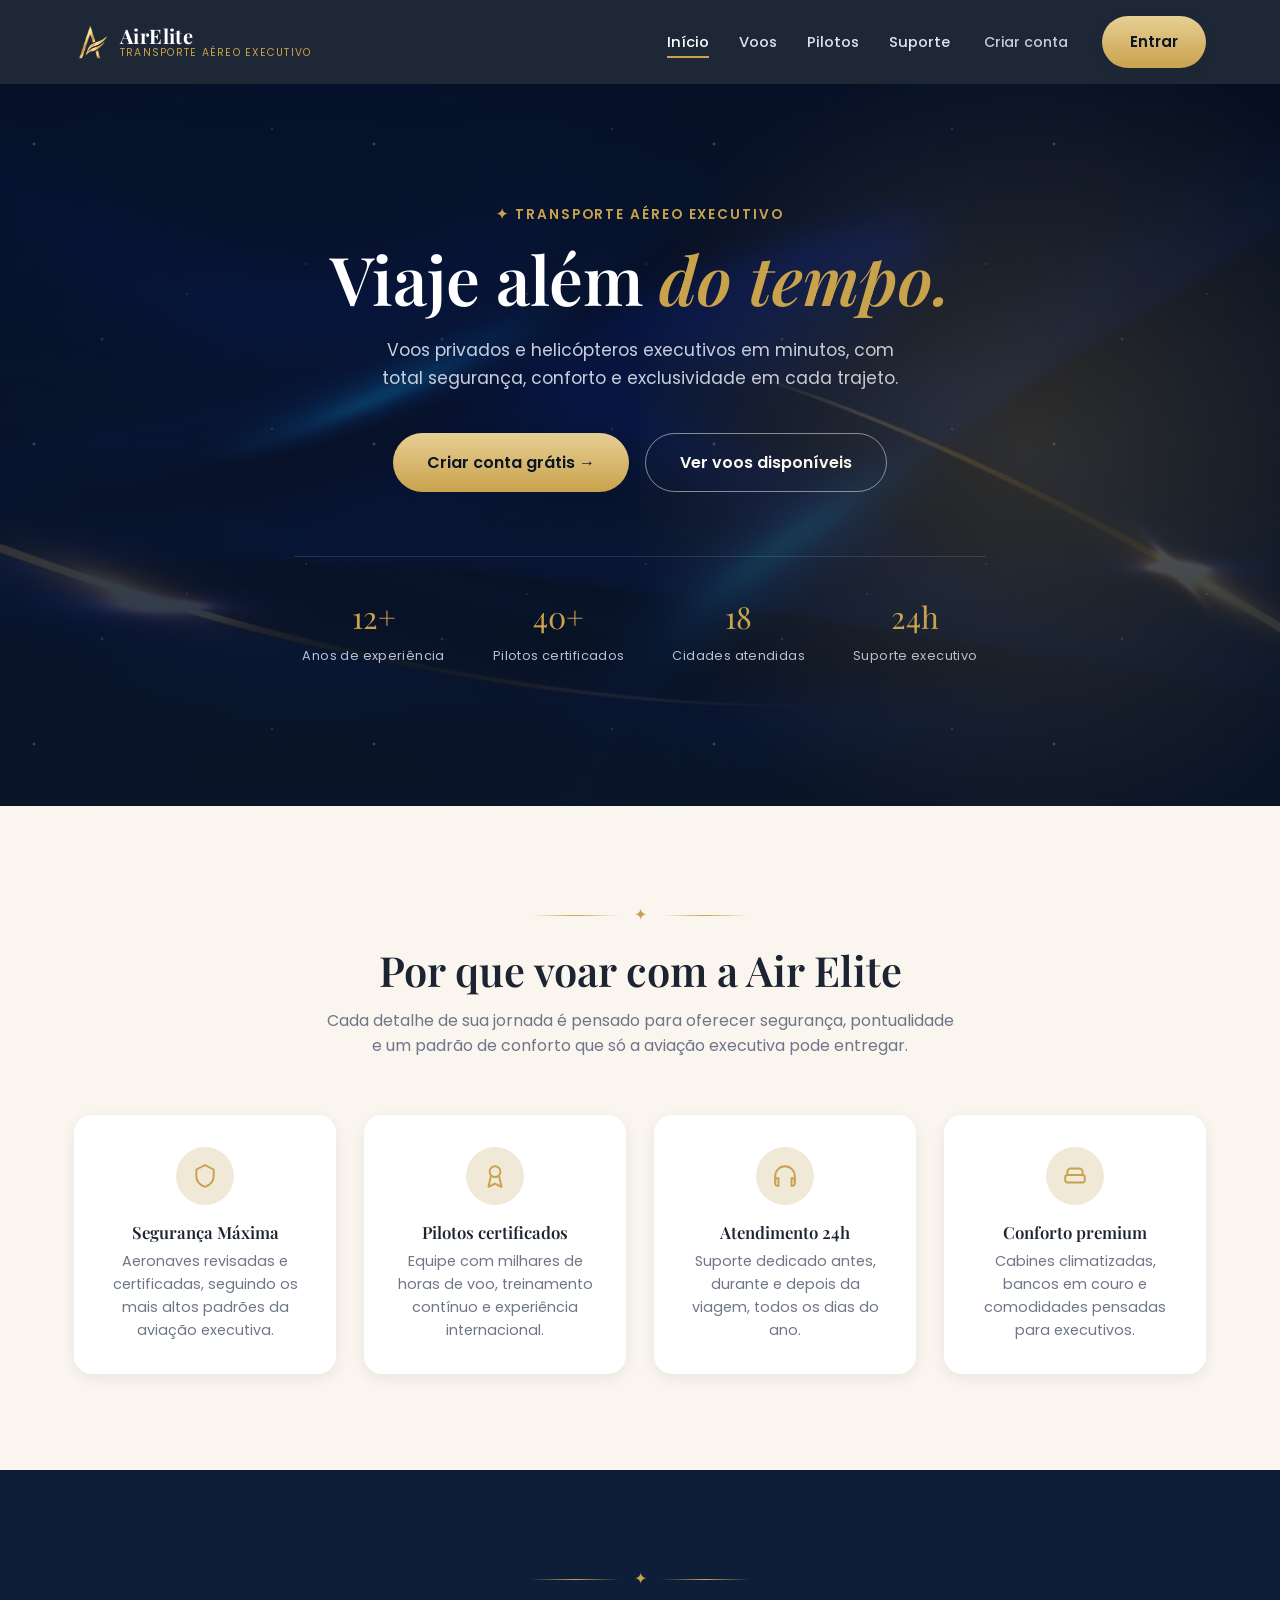
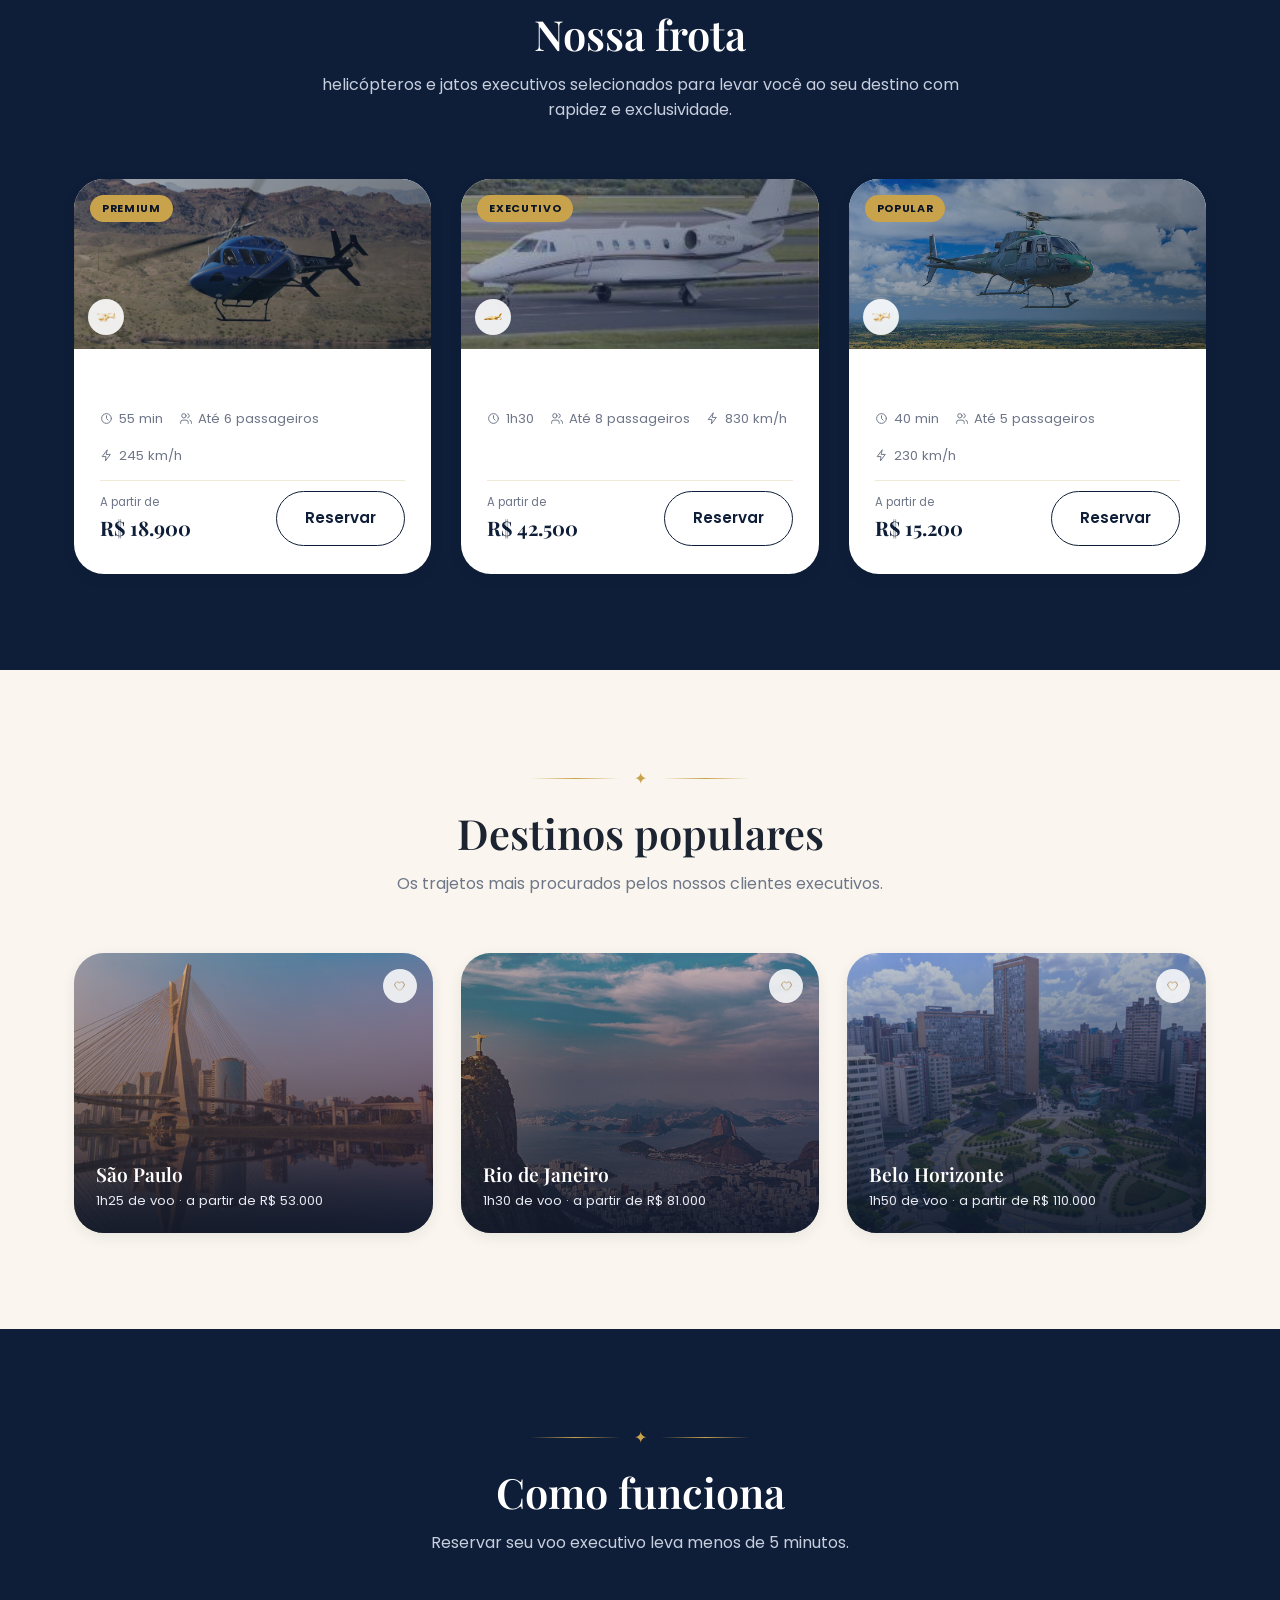
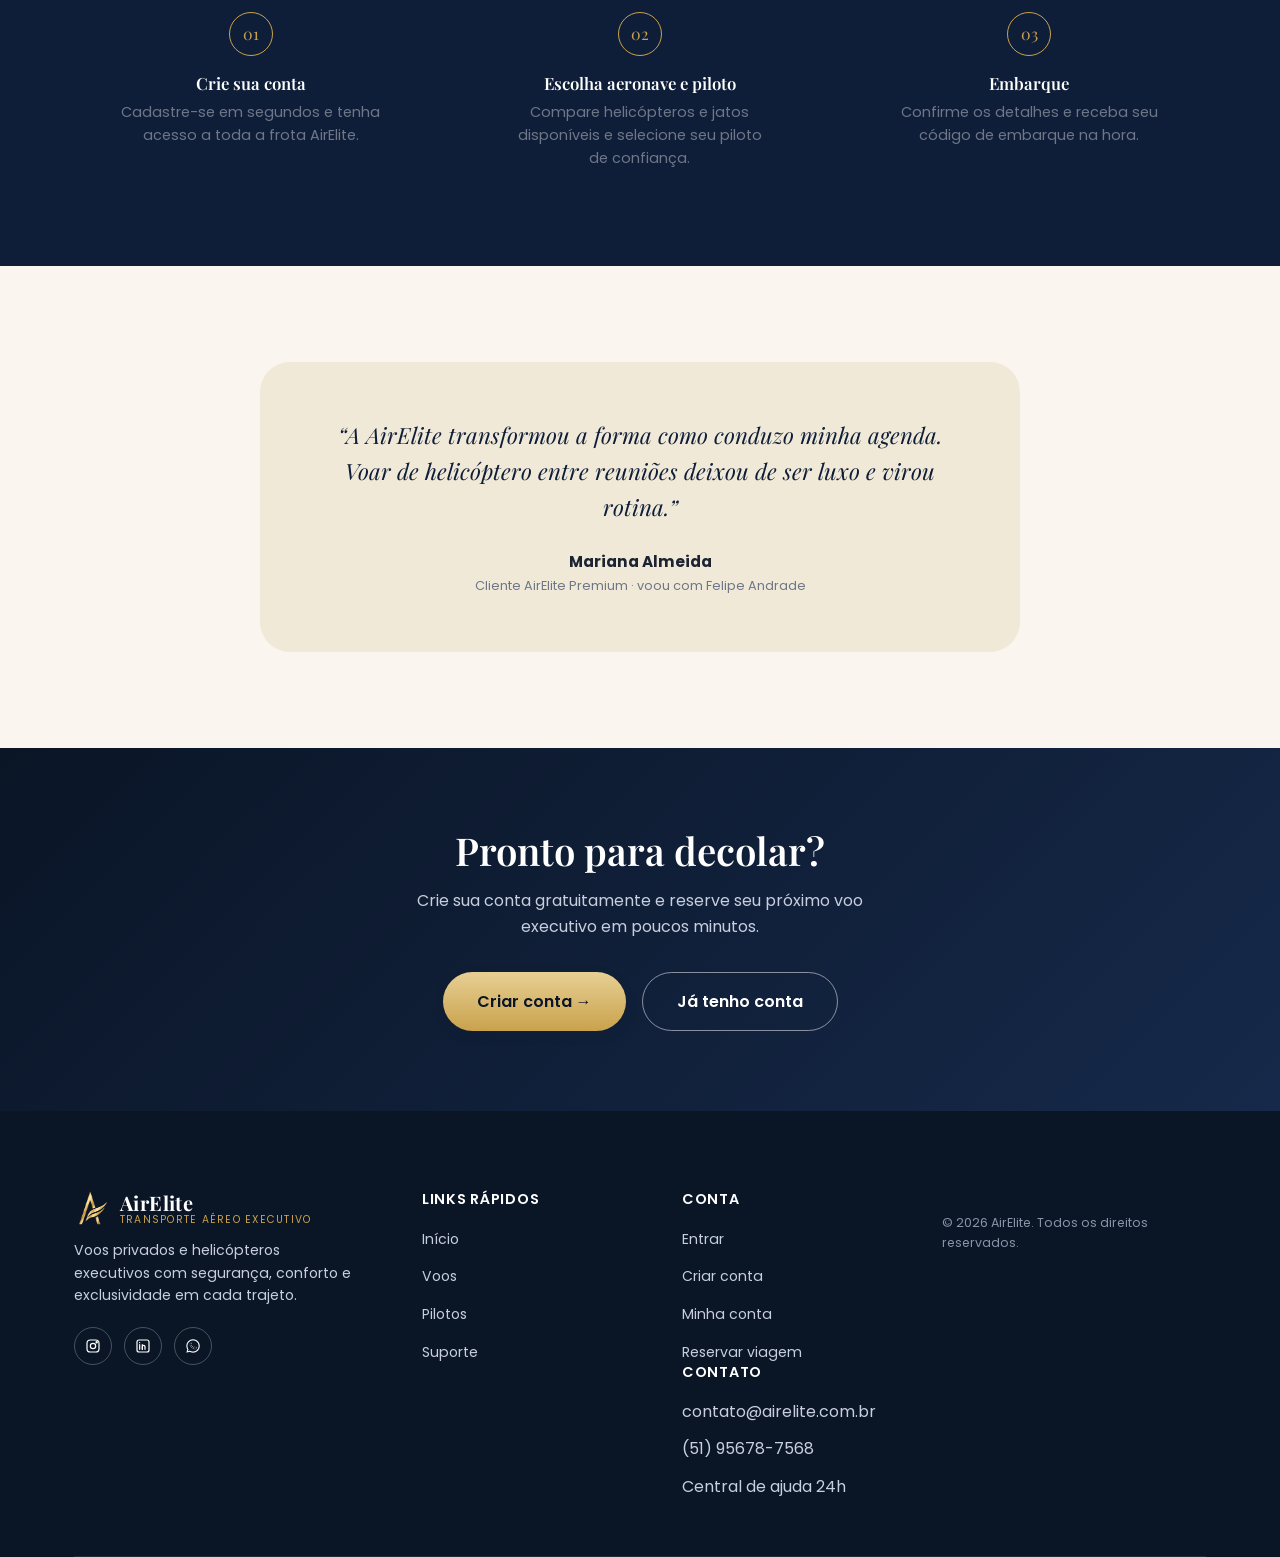
==== commit 71d23e4c: "Atualizei o css colocando ele dentro de uma pasta para ele não ficar solto junto dos html e agora co" ====
--- a/index.html
+++ b/index.html
@@ -3,7 +3,7 @@
     <head>
         <meta charset="UTF-8">
         <meta name="viewport" content="width=device-width, initial-scale=1.0">
-        <link rel="stylesheet" href="style.css">
+        <link rel="stylesheet" href="pasta-de-estilo/style.css">
         <title>AirElite</title>
     </head>
     <body>
--- a/pasta-de-estilo/style.css
+++ b/pasta-de-estilo/style.css
@@ -0,0 +1,910 @@
+@import url('https://fonts.googleapis.com/css2?family=Playfair+Display:ital,wght@0,500;0,600;0,700;1,500&family=Poppins:wght@300;400;500;600;700&display=swap');
+
+:root{
+    --navy-900:#0a1526;
+    --navy-800:#0f1e38;
+    --navy-700:#16294a;
+    --gold:#c9a24c;
+    --gold-light:#e7cf94;
+    --cream:#faf6ef;
+    --cream-dark:#f0e9d8;
+    --ink:#1c2431;
+    --muted:#6e7688;
+    --maroon:#6d1f2c;
+    --white:#ffffff;
+
+    --radius-sm:10px;
+    --radius-md:18px;
+    --radius-lg:30px;
+    --radius-pill:999px;
+
+    --shadow-sm:0 4px 14px rgba(10,21,38,.08);
+    --shadow-md:0 16px 40px rgba(10,21,38,.16);
+
+    --font-display:'Playfair Display', serif;
+    --font-body:'Poppins', sans-serif;
+
+    --container:1180px;
+}
+
+*,*::before,*::after{ box-sizing:border-box; margin:0; padding: 0;}
+html{ scroll-behavior:smooth; }
+body{
+    font-family: var(--font-body);
+    color: var(--ink);
+    background: var(--cream);
+    line-height: 1.6;
+    overflow-x: hidden;
+    -webkit-font-smoothing:antialiased;
+}
+
+img{ max-width:100%; display:block; }
+a{ text-decoration:none; color:inherit; }
+ul{ list-style:none; }
+h1,h2,h3,h4{ font-family:var(--font-display); font-weight:600; line-height:1.15; }
+button{ font-family:inherit; cursor:pointer; border:none; background:none; }
+:focus-visible{ outline:2px solid var(--gold); outline-offset:3px; }
+
+.container{
+  width:100%;
+  max-width:var(--container);
+  margin-inline:auto;
+  padding-inline:24px;
+}
+
+.eyebrow{
+  font-size:.85rem;
+  letter-spacing:.14em;
+  text-transform:uppercase;
+  color:var(--gold);
+  font-weight:600;
+  margin-bottom:14px;
+}
+
+.divider-star{
+  display:flex;
+  align-items:center;
+  gap:14px;
+  margin:0 auto 18px;
+  width:min(220px,60%);
+}
+.divider-star::before,
+.divider-star::after{
+  content:"";
+  flex:1;
+  height:1px;
+  background:linear-gradient(90deg, transparent, var(--gold), transparent);
+}
+.divider-star span{
+  color:var(--gold);
+  font-size:1rem;
+}
+
+.section{ padding:96px 0; }
+.section-dark{ background:var(--navy-800); color:var(--white); }
+.section-header{ text-align:center; max-width:640px; margin:0 auto 56px; }
+.section-header h2{ font-size:clamp(1.9rem,3.4vw,2.6rem); margin-bottom:14px; }
+.section-header p{ color:var(--muted); }
+.section-dark .section-header p{ color:#c7cede; }
+
+.btn{
+  display:inline-flex;
+  align-items:center;
+  justify-content:center;
+  gap:8px;
+  padding:14px 28px;
+  border-radius:var(--radius-pill);
+  font-weight:600;
+  font-size:.95rem;
+  transition:transform .25s ease, box-shadow .25s ease, background .25s ease, color .25s ease;
+  white-space:nowrap;
+}
+.btn-lg{ padding:16px 34px; font-size:1rem; }
+.btn-gold{
+  background:linear-gradient(180deg, var(--gold-light), var(--gold));
+  color:var(--navy-900);
+  box-shadow:var(--shadow-sm);
+}
+.btn-gold:hover{ transform:translateY(-3px); box-shadow:var(--shadow-md); }
+.btn-outline{
+  border:1.5px solid rgba(255,255,255,.5);
+  color:var(--white);
+}
+.btn-outline:hover{ background:rgba(255,255,255,.1); transform:translateY(-3px); }
+.btn-outline-dark{
+  border:1.5px solid var(--navy-800);
+  color:var(--navy-800);
+}
+.btn-outline-dark:hover{ background:var(--navy-800); color:var(--white); }
+.btn-block{ width:100%; }
+.btn-maroon{
+  background:var(--maroon);
+  color:var(--white);
+}
+.btn-maroon:hover{ transform:translateY(-3px); box-shadow:var(--shadow-md); }
+
+.site-header{
+  position:sticky;
+  top:0;
+  z-index:50;
+  background:rgba(10,21,38,.92);
+  backdrop-filter:blur(8px);
+}
+.header-inner{
+  display:flex;
+  align-items:center;
+  justify-content:space-between;
+  gap:20px;
+  padding-block:16px;
+}
+.brand{
+  display:flex;
+  align-items:center;
+  gap:12px;
+  color:var(--white);
+}
+.brand img{ width:34px; height:34px; }
+.brand-text{ display:flex; flex-direction:column; line-height:1.1; }
+.brand-text strong{ font-family:var(--font-display); font-size:1.25rem; letter-spacing:.02em; }
+.brand-text span{ font-size:.65rem; letter-spacing:.12em; text-transform:uppercase; color:var(--gold); }
+
+.menu-toggle{ display:none; }
+.menu-btn{
+  display:none;
+  flex-direction:column;
+  gap:5px;
+  width:30px;
+  cursor:pointer;
+}
+.menu-btn span{ height:2px; width:100%; background:var(--white); border-radius:2px; transition:.3s; }
+
+.nav{
+  display:flex;
+  align-items:center;
+  gap:34px;
+}
+.nav-links{
+  display:flex;
+  gap:30px;
+}
+.nav-links a{
+  color:#dfe4ee;
+  font-size:.92rem;
+  font-weight:500;
+  position:relative;
+  transition:color .25s ease;
+}
+.nav-links a::after{
+  content:"";
+  position:absolute;
+  left:0; bottom:-6px;
+  width:0; height:2px;
+  background:var(--gold);
+  transition:width .25s ease;
+}
+.nav-links a:hover, .nav-links a.active{ color:var(--white); }
+.nav-links a:hover::after, .nav-links a.active::after{ width:100%; }
+
+.nav-extra{
+  color:#c7cede;
+  font-size:.88rem;
+  font-weight:500;
+  transition:color .25s ease;
+}
+.nav-extra:hover{ color:var(--gold); }
+
+.site-footer{ background:var(--navy-900); color:#c7cede; padding-top:80px; }
+.footer-grid{
+  display:grid;
+  grid-template-columns:1.4fr 1fr 1fr 1.2fr;
+  gap:40px;
+  padding-bottom:56px;
+  border-bottom:1px solid rgba(255,255,255,.1);
+}
+.footer-brand .brand{ margin-bottom:14px; }
+.footer-brand p{ font-size:.88rem; max-width:280px; margin-bottom:20px; }
+.social-row{ display:flex; gap:12px; }
+.social-row a{
+  width:38px; height:38px;
+  border-radius:50%;
+  border:1px solid rgba(255,255,255,.25);
+  display:flex; align-items:center; justify-content:center;
+  transition:background .25s ease, transform .25s ease;
+}
+.social-row a:hover{ background:var(--gold); transform:translateY(-3px); }
+.icon-img{ display:inline-block; object-fit:contain; flex-shrink:0; }
+.icon-inline{ width:13px; height:13px; vertical-align:-2px; }
+
+.overlap-hero{ margin-top:-70px; position:relative; }
+.section-flush{ padding-top:0; }
+.section-account{ padding-top:56px; }
+.spacer-sm{ margin-top:24px; }
+.spacer-md{ margin-top:36px; }
+.spacer-lg{ margin-top:80px; }
+.spacer-xl{ margin-top:96px; }
+.no-margin-bottom{ margin-bottom:0; }
+.link-gold{ color:var(--gold); font-weight:600; }
+.text-emphasis{ font-weight:600; color:var(--navy-800); }
+.qr-img{ width:120px; height:120px; }
+.field-input-textarea{ align-items:flex-start; }
+.textarea-plain{
+  border:none; background:none; outline:none; font-family:inherit;
+  font-size:.9rem; width:100%; resize:vertical;
+}
+.review-card .stars-static{ margin-bottom:8px; }
+
+.social-row .icon-img{ width:16px; height:16px; }
+.footer-col h4{ font-family:var(--font-body); font-size:.9rem; letter-spacing:.05em; text-transform:uppercase; color:var(--white); margin-bottom:18px; }
+.footer-col ul{ display:flex; flex-direction:column; gap:12px; }
+.footer-col a{ font-size:.88rem; transition:color .25s ease; }
+.footer-col a:hover{ color:var(--gold); }
+.footer-bottom{
+  display:flex;
+  flex-wrap:wrap;
+  gap:12px;
+  justify-content:space-between;
+  padding:22px 0;
+  font-size:.78rem;
+  color:#8b93a8;
+}
+
+@media (max-width:1024px){
+  .footer-grid{ grid-template-columns:1fr 1fr; }
+}
+
+@media (max-width:860px){
+  .menu-btn{ display:flex; }
+  .nav{
+    position:absolute;
+    top:100%; left:0; right:0;
+    background:var(--navy-900);
+    flex-direction:column;
+    align-items:stretch;
+    gap:0;
+    padding:10px 24px 26px;
+    display:none;
+    box-shadow:var(--shadow-md);
+  }
+  .nav-links{ flex-direction:column; gap:0; }
+  .nav-links a{ padding:14px 0; border-bottom:1px solid rgba(255,255,255,.08); }
+  .nav .btn{ margin-top:16px; }
+  .menu-toggle:checked ~ .nav{ display:flex; }
+}
+
+@media (max-width:640px){
+  .section{ padding:64px 0; }
+  .footer-grid{ grid-template-columns:1fr; gap:36px; }
+}
+
+@media (prefers-reduced-motion:reduce){
+  *{ transition:none !important; scroll-behavior:auto !important; }
+}
+
+.hero{
+  position:relative;
+  color:var(--white);
+  padding:120px 0 140px;
+  overflow:hidden;
+  background-color:var(--navy-900);
+  background-image:
+    linear-gradient(180deg, rgba(10,21,38,.55), rgba(10,21,38,.94)),
+    url('/pasta-de-imagens/azul.jpg');
+  background-size:cover;
+  background-position:center 40%;
+  background-repeat:no-repeat;
+}
+.hero::before{
+  content:"";
+  position:absolute; inset:0;
+  background:
+    radial-gradient(2px 2px at 10% 20%, rgba(255,255,255,.55), transparent),
+    radial-gradient(1.5px 1.5px at 80% 15%, rgba(255,255,255,.4), transparent),
+    radial-gradient(1.5px 1.5px at 55% 70%, rgba(255,255,255,.3), transparent),
+    radial-gradient(2px 2px at 30% 85%, rgba(255,255,255,.35), transparent),
+    radial-gradient(1.5px 1.5px at 90% 60%, rgba(255,255,255,.3), transparent);
+  background-repeat:repeat;
+  background-size:340px 300px;
+  opacity:.55;
+  pointer-events:none;
+}
+.hero::after{
+  content:"";
+  position:absolute;
+  right:-10%; top:-20%;
+  width:60%; height:140%;
+  background:radial-gradient(circle, rgba(201,162,76,.2), transparent 65%);
+  pointer-events:none;
+}
+.hero-inner{ position:relative; max-width:740px; text-align:center; margin-inline:auto; }
+.hero h1{ font-size:clamp(2.5rem,5.6vw,4.2rem); margin-bottom:20px; }
+.hero h1 em{ color:var(--gold); font-style:italic; }
+.hero-sub{ color:#c7cede; font-size:1.08rem; max-width:540px; margin:0 auto 40px; }
+.hero-actions{ display:flex; flex-wrap:wrap; gap:16px; justify-content:center; margin-bottom:64px; }
+.hero-stats{
+  display:flex; flex-wrap:wrap; justify-content:center; gap:48px;
+  padding-top:36px; border-top:1px solid rgba(255,255,255,.12);
+}
+.stat{ display:flex; flex-direction:column; align-items:center; gap:4px; }
+.stat-num{ font-family:var(--font-display); font-size:1.9rem; color:var(--gold); }
+.stat-label{ font-size:.8rem; color:#b8c0d3; letter-spacing:.03em; }
+
+.features-grid{ display:grid; grid-template-columns:repeat(4,1fr); gap:28px; }
+.feature-card{
+  background:var(--white); border-radius:var(--radius-md); padding:32px 26px;
+  text-align:center; box-shadow:var(--shadow-sm);
+  transition:transform .3s ease, box-shadow .3s ease;
+}
+.feature-card:hover{ transform:translateY(-6px); box-shadow:var(--shadow-md); }
+.feature-icon{
+  width:58px; height:58px; margin:0 auto 18px; border-radius:50%;
+  display:flex; align-items:center; justify-content:center; background:var(--cream-dark);
+}
+.feature-icon .icon-img{ width:26px; height:26px; }
+.feature-card h3{ font-size:1.05rem; margin-bottom:8px; }
+.feature-card p{ color:var(--muted); font-size:.9rem; }
+
+
+.fleet-grid{ display:grid; grid-template-columns:repeat(3,1fr); gap:30px; }
+.fleet-card{
+  background:var(--white); border-radius:var(--radius-lg); overflow:hidden;
+  box-shadow:var(--shadow-sm); transition:transform .3s ease, box-shadow .3s ease;
+  display:flex; flex-direction:column;
+}
+.fleet-card:hover{ transform:translateY(-8px); box-shadow:var(--shadow-md); }
+.fleet-visual{ position:relative; height:170px; display:flex; align-items:flex-end; justify-content:flex-start; background-size:cover; background-position:center; }
+.fleet-visual .icon-img{
+  width:36px; height:36px; padding:8px; box-sizing:border-box;
+  background:rgba(255,255,255,.9); border-radius:50%;
+  margin:14px; backdrop-filter:blur(2px);
+}
+.fleet-visual.v1{ background-image:linear-gradient(135deg,rgba(22,41,74,.35),rgba(10,21,38,.65)), url('/pasta-de-imagens/Bell-429.jpg'); background-color:#0a1526; }
+.fleet-visual.v2{ background-image:linear-gradient(135deg,rgba(42,60,99,.35),rgba(16,29,52,.65)), url('/pasta-de-imagens/frota-phenom.jpg'); background-color:#101d34; }
+.fleet-visual.v3{ background-image:linear-gradient(135deg,rgba(28,48,80,.35),rgba(10,21,38,.65)), url('/pasta-de-imagens/frota-h125.jpg'); background-color:#0a1526; }
+.fleet-badge{
+  position:absolute; top:16px; left:16px; background:var(--gold); color:var(--navy-900);
+  font-size:.68rem; font-weight:700; letter-spacing:.06em; text-transform:uppercase;
+  padding:5px 12px; border-radius:var(--radius-pill);
+}
+.fleet-body{ padding:24px 26px 28px; display:flex; flex-direction:column; gap:14px; flex:1; }
+.fleet-body h3{ font-size:1.15rem; }
+.fleet-specs{ display:flex; flex-wrap:wrap; gap:16px; color:var(--muted); font-size:.82rem; }
+.fleet-specs span{ display:flex; align-items:center; gap:6px; }
+.fleet-footer{
+  margin-top:auto; display:flex; align-items:center; justify-content:space-between;
+  gap:12px; padding-top:10px; border-top:1px solid var(--cream-dark);
+}
+.fleet-price small{ display:block; font-size:.72rem; color:var(--muted); }
+.fleet-price strong{ font-family:var(--font-display); font-size:1.25rem; color:var(--navy-800); }
+
+
+.destinos-grid{ display:grid; grid-template-columns:repeat(3,1fr); gap:28px; }
+.destino-card{
+  position:relative; border-radius:var(--radius-lg); overflow:hidden; height:280px;
+  display:flex; align-items:flex-end; color:var(--white); box-shadow:var(--shadow-sm);
+  transition:transform .3s ease, box-shadow .3s ease;
+  background-size:cover; background-position:center; background-repeat:no-repeat;
+}
+.destino-card:hover{ transform:translateY(-6px); box-shadow:var(--shadow-md); }
+.destino-card::before{
+  content:""; position:absolute; inset:0;
+  background:linear-gradient(180deg, rgba(10,21,38,.05), rgba(10,21,38,.85));
+}
+.destino-card.d1{ background-color:#8a4b6b; background-image:linear-gradient(135deg,rgba(224,164,88,.35),rgba(138,75,107,.55)), url('/pasta-de-imagens/são-paulo.jpg'); }
+.destino-card.d2{ background-color:#5c3a63; background-image:linear-gradient(135deg,rgba(201,123,82,.35),rgba(92,58,99,.55)), url('/pasta-de-imagens/rio-de-janeiro.jpg'); }
+.destino-card.d3{ background-color:#2c3e5c; background-image:linear-gradient(135deg,rgba(122,143,174,.35),rgba(44,62,92,.55)), url('/pasta-de-imagens/belo-horizonte.jpg'); }
+.destino-info{ position:relative; padding:22px; width:100%; }
+.destino-info h3{ font-size:1.2rem; margin-bottom:4px; }
+.destino-info p{ font-size:.82rem; color:#e6e9f2; }
+.destino-heart{
+  position:absolute; top:16px; right:16px; width:34px; height:34px; border-radius:50%;
+  background:rgba(255,255,255,.85); display:flex; align-items:center; justify-content:center;
+}
+.destino-heart .icon-img{ width:15px; height:15px; }
+
+
+.steps{ display:grid; grid-template-columns:repeat(3,1fr); gap:36px; position:relative; }
+.step{ text-align:center; position:relative; }
+.step-num{
+  font-family:var(--font-display); font-size:1rem; color:var(--gold);
+  border:1.5px solid var(--gold); width:44px; height:44px; border-radius:50%;
+  display:flex; align-items:center; justify-content:center; margin:0 auto 18px;
+}
+.step h3{ font-size:1.05rem; margin-bottom:8px; }
+.step p{ color:var(--muted); font-size:.9rem; max-width:260px; margin-inline:auto; }
+
+.testimonial{
+  background:var(--cream-dark); border-radius:var(--radius-lg); padding:56px;
+  text-align:center; max-width:760px; margin-inline:auto;
+}
+.testimonial p{
+  font-family:var(--font-display); font-style:italic; font-size:clamp(1.1rem,2.4vw,1.4rem);
+  color:var(--navy-800); margin-bottom:24px;
+}
+.testimonial-author{ display:flex; flex-direction:column; gap:2px; }
+.testimonial-author strong{ font-size:.95rem; }
+.testimonial-author span{ font-size:.8rem; color:var(--muted); }
+
+.cta-band{
+  background:linear-gradient(135deg, var(--navy-900), var(--navy-700));
+  color:var(--white); text-align:center; padding:80px 24px;
+}
+.cta-band h2{ font-size:clamp(1.8rem,3.4vw,2.4rem); margin-bottom:16px; }
+.cta-band p{ color:#c7cede; max-width:480px; margin:0 auto 32px; }
+.cta-band .hero-actions{ margin-bottom:0; }
+
+.page-hero{
+  position:relative; color:var(--white); padding:70px 0 120px; text-align:center;
+  background-color:var(--navy-900); background-size:cover; background-position:center;
+  background-repeat:no-repeat;
+}
+.page-hero::before{ content:""; position:absolute; inset:0; background:linear-gradient(180deg, rgba(10,21,38,.65), rgba(10,21,38,.94)); }
+.page-hero .container{ position:relative; }
+.page-hero h1{ font-size:clamp(1.8rem,4vw,2.6rem); margin-bottom:10px; }
+.page-hero p{ color:#c7cede; }
+.back-link{ display:inline-flex; align-items:center; gap:8px; color:var(--gold); font-size:.85rem; margin-bottom:22px; }
+
+.search-card{
+  position:relative; background:var(--white); border-radius:var(--radius-lg);
+  box-shadow:var(--shadow-md); margin-top:-70px; padding:26px 30px;
+  display:flex; flex-wrap:wrap; gap:24px; align-items:center; justify-content:space-between;
+}
+.search-item{ display:flex; flex-direction:column; gap:4px; min-width:120px; }
+.search-item span{ font-size:.68rem; text-transform:uppercase; letter-spacing:.06em; color:var(--muted); }
+.search-item strong{ font-size:.92rem; color:var(--navy-800); }
+.search-divider{ width:1px; align-self:stretch; background:var(--cream-dark); }
+
+.aircraft-toggle{ display:flex; gap:16px; flex-wrap:wrap; margin:34px 0 8px; }
+.aircraft-option{ display:none; }
+.aircraft-label{
+  flex:1; min-width:180px; display:flex; align-items:center; gap:14px;
+  background:var(--white); border:1.5px solid var(--cream-dark); border-radius:var(--radius-md);
+  padding:16px 18px; cursor:pointer; transition:.25s ease;
+}
+.aircraft-label .icon-img{ width:26px; height:26px; flex-shrink:0; transition:.25s ease; }
+.aircraft-label strong{ display:block; font-size:.92rem; }
+.aircraft-label span{ font-size:.76rem; color:var(--muted); }
+.aircraft-option:checked + .aircraft-label{ border-color:var(--gold); background:var(--cream-dark); box-shadow:var(--shadow-sm); }
+.aircraft-option:checked + .aircraft-label .icon-img{ transform:scale(1.15); }
+
+.aircraft-toggle:has(#tipo-helicoptero:checked) ~ .results-grid .flight-card:not([data-tipo="helicoptero"]){ display:none; }
+.aircraft-toggle:has(#tipo-jato:checked) ~ .results-grid .flight-card:not([data-tipo="jato"]){ display:none; }
+
+.filters-row{ display:flex; gap:12px; overflow-x:auto; padding:34px 0 6px; scrollbar-width:none; }
+.filters-row::-webkit-scrollbar{ display:none; }
+.chip{
+  flex:0 0 auto; padding:10px 20px; border-radius:var(--radius-pill); background:var(--white);
+  border:1px solid var(--cream-dark); font-size:.85rem; font-weight:500; color:var(--muted);
+  transition:.25s ease; cursor:default;
+}
+.chip.active{ background:var(--navy-800); color:var(--white); border-color:var(--navy-800); }
+
+.results-grid{ display:grid; grid-template-columns:repeat(2,1fr); gap:26px; padding-top:20px; }
+.flight-card{
+  background:var(--white); border-radius:var(--radius-lg); box-shadow:var(--shadow-sm);
+  padding:24px; display:flex; flex-direction:column; gap:16px;
+  transition:transform .3s ease, box-shadow .3s ease;
+}
+.flight-card:hover{ transform:translateY(-6px); box-shadow:var(--shadow-md); }
+.flight-top{ display:flex; gap:16px; align-items:center; }
+.flight-visual{
+  width:76px; height:76px; border-radius:var(--radius-md); flex-shrink:0;
+  display:flex; align-items:flex-end; justify-content:flex-start;
+  background-size:cover; background-position:center; background-color:#0a1526;
+  background-image:linear-gradient(135deg,rgba(22,41,74,.35),rgba(10,21,38,.65)), url('/pasta-de-imagens/helicoptero.img');
+}
+.flight-card[data-tipo="jato"] .flight-visual{
+  background-image:linear-gradient(135deg,rgba(22,41,74,.35),rgba(10,21,38,.65)), url('/pasta-de-imagens/jato.img');
+}
+.flight-visual .icon-img{
+  width:24px; height:24px; padding:5px; box-sizing:border-box;
+  background:rgba(255,255,255,.9); border-radius:50%; margin:6px;
+}
+.flight-title strong{ display:block; font-size:1.05rem; }
+.flight-title span{ font-size:.8rem; color:var(--muted); }
+.pilot-row{ display:flex; align-items:center; gap:12px; padding-top:14px; border-top:1px solid var(--cream-dark); }
+.pilot-avatar{
+  width:40px; height:40px; border-radius:50%;
+  background-color:var(--gold);
+  background-image:linear-gradient(135deg, var(--gold-light), var(--gold));
+  color:var(--navy-900);
+  font-family:var(--font-display); font-weight:700; display:flex; align-items:center;
+  justify-content:center; font-size:.85rem; flex-shrink:0;
+  background-size:cover; background-position:center;
+}
+.pilot-avatar.foto-felipe{ background-image:url('/pasta-de-imagens/piloto-felipe.jpg'), linear-gradient(135deg, var(--gold-light), var(--gold)); }
+.pilot-avatar.foto-adriana{ background-image:url('/pasta-de-imagens/pilota-adriana.jpg'), linear-gradient(135deg, var(--gold-light), var(--gold)); }
+.pilot-avatar.foto-jon{ background-image:url('/pasta-de-imagens/piloto-jon.jpg'), linear-gradient(135deg, var(--gold-light), var(--gold)); }
+.pilot-avatar.foto-rafael{ background-image:url('/pasta-de-imagens/piloto-rafael.jpg'), linear-gradient(135deg, var(--gold-light), var(--gold)); }
+.pilot-avatar.foto-marcos{ background-image:url('/pasta-de-imagens/piloto-marcos.jpg'), linear-gradient(135deg, var(--gold-light), var(--gold)); }
+.pilot-avatar.foto-juliana{ background-image:url('/pasta-de-imagens/pilota-juliana.jpg'), linear-gradient(135deg, var(--gold-light), var(--gold)); }
+.pilot-avatar.foto-felipe span, .pilot-avatar.foto-adriana span, .pilot-avatar.foto-jon span,
+.pilot-avatar.foto-rafael span, .pilot-avatar.foto-marcos span, .pilot-avatar.foto-juliana span{ display:none; }
+.pilot-info strong{ font-size:.88rem; display:block; }
+.pilot-info span{ font-size:.78rem; color:var(--gold); }
+.flight-footer{ display:flex; align-items:center; justify-content:space-between; padding-top:14px; border-top:1px solid var(--cream-dark); }
+.flight-price small{ display:block; font-size:.7rem; color:var(--muted); }
+.flight-price strong{ font-family:var(--font-display); font-size:1.3rem; color:var(--navy-800); }
+
+.auth-section{
+  min-height:calc(100vh - 76px);
+  display:flex; align-items:center; justify-content:center;
+  background-color:var(--navy-900);
+  background-image:
+    linear-gradient(180deg, rgba(10,21,38,.75), rgba(10,21,38,.96)),
+    url('/pasta-de-imagens/azul.jpg');
+  background-size:cover; background-position:center;
+  padding:64px 24px;
+}
+.auth-card{
+  width:100%; max-width:440px; background:var(--white);
+  border-radius:var(--radius-lg); box-shadow:var(--shadow-md);
+  padding:44px 40px;
+}
+.auth-card .brand{ color:var(--navy-900); justify-content:center; margin-bottom:28px; }
+.auth-card .brand-text span{ color:var(--gold); }
+.auth-title{ text-align:center; margin-bottom:6px; font-size:1.5rem; }
+.auth-sub{ text-align:center; color:var(--muted); font-size:.88rem; margin-bottom:30px; }
+
+.field{ display:flex; flex-direction:column; gap:6px; margin-bottom:18px; }
+.field label{ font-size:.78rem; font-weight:600; color:var(--navy-800); }
+.field-input{
+  display:flex; align-items:center; gap:10px;
+  border:1.5px solid var(--cream-dark); background:var(--cream); border-radius:var(--radius-sm);
+  padding:13px 16px; transition:border-color .25s ease, background .25s ease;
+}
+.field-input:focus-within{ border-color:var(--gold); background:var(--white); }
+.field-input .icon-img{ width:16px; height:16px; flex-shrink:0; }
+.field-input input, .field-input select{
+  border:none; background:none; outline:none; font-family:inherit; font-size:.9rem;
+  color:var(--ink); width:100%;
+}
+.field-row{ display:flex; gap:14px; }
+.field-row .field{ flex:1; }
+
+.form-meta{ display:flex; justify-content:flex-end; margin:-10px 0 20px; }
+.form-meta a{ font-size:.8rem; color:var(--gold); font-weight:500; }
+
+.auth-divider{
+  display:flex; align-items:center; gap:14px; margin:24px 0;
+  color:var(--muted); font-size:.78rem; text-transform:uppercase; letter-spacing:.05em;
+}
+.auth-divider::before, .auth-divider::after{ content:""; flex:1; height:1px; background:var(--cream-dark); }
+
+.social-btn{
+  display:flex; align-items:center; justify-content:center; gap:10px;
+  border:1.5px solid var(--cream-dark); border-radius:var(--radius-pill);
+  padding:13px; font-size:.88rem; font-weight:500; color:var(--ink);
+  margin-bottom:12px; transition:.25s ease;
+}
+.social-btn:hover{ border-color:var(--gold); background:var(--cream); }
+.social-btn .icon-img{ width:18px; height:18px; }
+
+.auth-switch{ text-align:center; font-size:.86rem; color:var(--muted); margin-top:24px; }
+.auth-switch a{ color:var(--gold); font-weight:600; }
+.terms-note{ text-align:center; font-size:.74rem; color:var(--muted); margin-top:18px; }
+
+.check-row{ display:flex; align-items:flex-start; gap:10px; margin-bottom:18px; font-size:.82rem; color:var(--muted); }
+.check-row input{ margin-top:3px; accent-color:var(--gold); width:16px; height:16px; }
+
+.pilot-choice-grid{ display:grid; grid-template-columns:repeat(3,1fr); gap:26px; }
+.pilot-choice{ display:block; cursor:pointer; }
+.pilot-choice input{ display:none; }
+.pilot-choice-card{
+  background:var(--white); border-radius:var(--radius-lg); box-shadow:var(--shadow-sm);
+  padding:28px 24px; text-align:center; border:2px solid transparent;
+  transition:transform .3s ease, box-shadow .3s ease, border-color .25s ease;
+}
+.pilot-choice input:checked + .pilot-choice-card{
+  border-color:var(--gold); box-shadow:var(--shadow-md); transform:translateY(-6px);
+}
+.pilot-choice-card:hover{ transform:translateY(-6px); box-shadow:var(--shadow-md); }
+.pilot-choice-avatar{
+  width:84px; height:84px; border-radius:50%; margin:0 auto 16px;
+  background-color:var(--gold);
+  background-image:linear-gradient(135deg, var(--gold-light), var(--gold));
+  background-size:cover; background-position:center;
+  color:var(--navy-900);
+  font-family:var(--font-display); font-weight:700; font-size:1.5rem;
+  display:flex; align-items:center; justify-content:center; position:relative;
+}
+.pilot-choice-avatar.foto-felipe{ background-image:url('/pasta-de-imagens/piloto-rafael.jpg'), linear-gradient(135deg, var(--gold-light), var(--gold)); }
+.pilot-choice-avatar.foto-adriana{ background-image:url('/pasta-de-imagens/pilota-adriana.jpg'), linear-gradient(135deg, var(--gold-light), var(--gold)); }
+.pilot-choice-avatar.foto-jon{ background-image:url('/pasta-de-imagens/piloto-jon.jpg'), linear-gradient(135deg, var(--gold-light), var(--gold)); }
+.pilot-choice-avatar.foto-rafael{ background-image:url('/pasta-de-imagens/piloto-rafael.jpg'), linear-gradient(135deg, var(--gold-light), var(--gold)); }
+.pilot-choice-avatar.foto-marcos{ background-image:url('/pasta-de-imagens/piloto-marcos.jpg'), linear-gradient(135deg, var(--gold-light), var(--gold)); }
+.pilot-choice-avatar.foto-juliana{ background-image:url('/pasta-de-imagens/pilota-juliana.jpg'), linear-gradient(135deg, var(--gold-light), var(--gold)); }
+.pilot-choice-avatar.foto-felipe span.avatar-letters, .pilot-choice-avatar.foto-adriana span.avatar-letters,
+.pilot-choice-avatar.foto-jon span.avatar-letters, .pilot-choice-avatar.foto-rafael span.avatar-letters,
+.pilot-choice-avatar.foto-marcos span.avatar-letters, .pilot-choice-avatar.foto-juliana span.avatar-letters{ display:none; }
+.pilot-verified{
+  position:absolute; bottom:-2px; right:-2px; width:24px; height:24px; border-radius:50%;
+  background:var(--navy-800); color:var(--white); display:flex; align-items:center; justify-content:center;
+  border:2px solid var(--white); font-size:.7rem;
+}
+.pilot-choice-card h3{ font-size:1.05rem; margin-bottom:2px; }
+.pilot-choice-card .pilot-role{ font-size:.78rem; color:var(--gold); display:block; margin-bottom:12px; }
+.pilot-choice-stats{ display:flex; justify-content:center; gap:18px; margin-bottom:14px; font-size:.78rem; color:var(--muted); }
+.pilot-choice-stats strong{ display:block; color:var(--navy-800); font-size:.92rem; }
+.pilot-select-btn{
+  display:inline-block; width:100%; padding:11px; border-radius:var(--radius-pill);
+  border:1.5px solid var(--navy-800); font-size:.85rem; font-weight:600; color:var(--navy-800);
+  transition:.25s ease;
+}
+.pilot-choice input:checked + .pilot-choice-card .pilot-select-btn{ background:var(--navy-800); color:var(--white); }
+
+.stars-static{ color:var(--gold); letter-spacing:2px; font-size:.95rem; }
+
+.reviews-grid{ display:grid; grid-template-columns:repeat(3,1fr); gap:20px; }
+.review-card{ background:var(--white); border-radius:var(--radius-md); padding:22px; box-shadow:var(--shadow-sm); }
+.review-head{ display:flex; align-items:center; gap:12px; margin-bottom:12px; }
+.review-avatar{
+  width:38px; height:38px; border-radius:50%; background:var(--cream-dark); color:var(--navy-800);
+  font-family:var(--font-display); font-weight:700; font-size:.82rem;
+  display:flex; align-items:center; justify-content:center; flex-shrink:0;
+}
+.review-head strong{ display:block; font-size:.88rem; }
+.review-head span{ font-size:.72rem; color:var(--muted); }
+.review-card p{ color:var(--muted); font-size:.88rem; }
+.rate-card{
+  background:var(--white); border-radius:var(--radius-lg); box-shadow:var(--shadow-sm);
+  padding:40px; max-width:640px; margin-inline:auto; text-align:center;
+}
+.star-rating{ display:inline-flex; flex-direction:row-reverse; gap:6px; margin:18px 0 28px; }
+.star-rating input{ display:none; }
+.star-rating label{
+  font-size:2.1rem; line-height:1; color:var(--cream-dark); cursor:pointer;
+  transition:color .2s ease; user-select:none;
+}
+.star-rating input:checked ~ label,
+.star-rating label:hover,
+.star-rating label:hover ~ label{ color:var(--gold); }
+.rate-form .field{ text-align:left; }
+
+.account-header{
+  display:flex; align-items:center; gap:24px; flex-wrap:wrap;
+  background:var(--navy-800); color:var(--white); border-radius:var(--radius-lg);
+  padding:36px; margin-bottom:36px;
+}
+.account-avatar{
+  width:88px; height:88px; border-radius:50%; flex-shrink:0;
+  background:linear-gradient(135deg, var(--gold-light), var(--gold)); color:var(--navy-900);
+  font-family:var(--font-display); font-weight:700; font-size:1.7rem;
+  display:flex; align-items:center; justify-content:center;
+}
+.account-info{ flex:1; min-width:200px; }
+.account-info h2{ font-size:1.4rem; margin-bottom:4px; }
+.account-info span{ display:block; font-size:.86rem; color:#c7cede; }
+.account-badge{
+  display:inline-flex; align-items:center; gap:6px; background:var(--gold); color:var(--navy-900);
+  font-size:.72rem; font-weight:700; letter-spacing:.04em; text-transform:uppercase;
+  padding:6px 14px; border-radius:var(--radius-pill); margin-top:10px;
+}
+
+.stats-band{ display:grid; grid-template-columns:repeat(4,1fr); gap:20px; margin-bottom:44px; }
+.stats-band .stat-card{
+  background:var(--white); border-radius:var(--radius-md); box-shadow:var(--shadow-sm);
+  padding:22px; text-align:center;
+}
+.stats-band .stat-card strong{ display:block; font-family:var(--font-display); font-size:1.6rem; color:var(--navy-800); }
+.stats-band .stat-card span{ font-size:.78rem; color:var(--muted); }
+
+.tabs{ display:flex; gap:10px; margin-bottom:28px; flex-wrap:wrap; }
+.tab-input{ display:none; }
+.tab-label{
+  padding:12px 22px; border-radius:var(--radius-pill); background:var(--white);
+  border:1px solid var(--cream-dark); font-size:.88rem; font-weight:600; color:var(--muted);
+  cursor:pointer; transition:.25s ease;
+}
+#tab-perfil:checked ~ .tabs label[for="tab-perfil"],
+#tab-preferencias:checked ~ .tabs label[for="tab-preferencias"],
+#tab-seguranca:checked ~ .tabs label[for="tab-seguranca"]{
+  background:var(--navy-800); color:var(--white); border-color:var(--navy-800);
+}
+.tab-panel{ display:none; }
+#tab-perfil:checked ~ .tab-panel.panel-perfil,
+#tab-preferencias:checked ~ .tab-panel.panel-preferencias,
+#tab-seguranca:checked ~ .tab-panel.panel-seguranca{ display:block; }
+
+.settings-list{ display:flex; flex-direction:column; gap:12px; }
+.settings-item{
+  display:flex; align-items:center; gap:16px; background:var(--white);
+  border-radius:var(--radius-md); padding:18px 20px; box-shadow:var(--shadow-sm);
+  transition:transform .25s ease, box-shadow .25s ease;
+}
+.settings-item:hover{ transform:translateX(4px); box-shadow:var(--shadow-md); }
+.settings-icon{
+  width:42px; height:42px; border-radius:50%; background:var(--cream-dark); flex-shrink:0;
+  display:flex; align-items:center; justify-content:center;
+}
+.settings-icon .icon-img{ width:19px; height:19px; }
+.settings-text{ flex:1; }
+.settings-text strong{ display:block; font-size:.92rem; }
+.settings-text span{ font-size:.78rem; color:var(--muted); }
+.settings-item .chevron{ color:var(--muted); font-size:1.1rem; }
+
+.support-grid{ display:grid; grid-template-columns:1fr 1fr; gap:22px; margin-bottom:56px; }
+.support-card{
+  background:var(--white); border-radius:var(--radius-md); box-shadow:var(--shadow-sm);
+  padding:26px; display:flex; align-items:center; gap:16px;
+  transition:transform .25s ease, box-shadow .25s ease;
+}
+.support-card:hover{ transform:translateY(-4px); box-shadow:var(--shadow-md); }
+.support-card .settings-icon{ width:48px; height:48px; }
+.support-card .settings-icon .icon-img{ width:22px; height:22px; }
+.support-card strong{ display:block; font-size:.95rem; }
+.support-card span{ font-size:.8rem; color:var(--muted); }
+
+.faq-list{ display:flex; flex-direction:column; gap:12px; max-width:760px; margin-inline:auto; }
+.faq-item{ background:var(--white); border-radius:var(--radius-md); box-shadow:var(--shadow-sm); overflow:hidden; }
+.faq-item summary{
+  padding:20px 24px; font-size:.95rem; font-weight:600; cursor:pointer;
+  display:flex; align-items:center; justify-content:space-between; list-style:none;
+}
+.faq-item summary::-webkit-details-marker{ display:none; }
+.faq-item summary::after{ content:"+"; font-size:1.3rem; color:var(--gold); transition:transform .25s ease; }
+.faq-item[open] summary::after{ transform:rotate(45deg); }
+.faq-item p{ padding:0 24px 20px; color:var(--muted); font-size:.88rem; }
+
+.chat-window{
+  background:var(--white); border-radius:var(--radius-lg); box-shadow:var(--shadow-md);
+  max-width:560px; margin:0 auto 20px; overflow:hidden;
+}
+.chat-header{ background:var(--navy-800); color:var(--white); padding:18px 22px; display:flex; align-items:center; gap:12px; }
+.chat-header .pilot-avatar{ width:38px; height:38px; }
+.chat-header strong{ display:block; font-size:.92rem; }
+.chat-header span{ font-size:.72rem; color:#9fe0b0; display:flex; align-items:center; gap:5px; }
+.chat-header span::before{ content:""; width:7px; height:7px; border-radius:50%; background:#4ade80; }
+.chat-body{ padding:24px; display:flex; flex-direction:column; gap:14px; background:var(--cream); }
+.chat-bubble{ max-width:75%; padding:12px 16px; border-radius:16px; font-size:.86rem; line-height:1.5; }
+.chat-bubble.in{ align-self:flex-start; background:var(--white); border-bottom-left-radius:4px; box-shadow:var(--shadow-sm); }
+.chat-bubble.out{ align-self:flex-end; background:var(--navy-800); color:var(--white); border-bottom-right-radius:4px; }
+.chat-input-row{ display:flex; gap:10px; padding:16px; background:var(--white); border-top:1px solid var(--cream-dark); }
+.chat-input-row input{
+  flex:1; border:1.5px solid var(--cream-dark); border-radius:var(--radius-pill);
+  padding:11px 18px; font-family:inherit; font-size:.86rem; background:var(--cream);
+}
+.chat-input-row button{
+  width:42px;
+  height:42px; border-radius:50%; background:var(--gold); color:var(--navy-900);
+  display:flex; align-items:center; justify-content:center; flex-shrink:0;
+}
+
+.booking-stepper{
+  display:flex;
+  align-items:center;
+  justify-content:center;
+  gap:0; margin-bottom:50px;
+  flex-wrap:wrap;
+}
+.booking-step{ display:flex;
+    flex-direction:column;
+    align-items:center;
+    gap:8px;
+    position:relative;
+    padding:0 22px; }
+
+.booking-step .step-circle{
+  width:38px;
+  height:38px; 
+  border-radius:50%;
+  display:flex;
+  align-items:center;
+  justify-content:center;
+  font-family:var(--font-display);
+  font-weight:700;
+  font-size:.92rem;
+  background:var(--cream-dark);
+  color:var(--muted);
+  border:1.5px solid var(--cream-dark);
+}
+.booking-step.done .step-circle{
+    background:var(--gold);
+    color:var(--navy-900);
+    border-color:var(--gold); 
+}
+.booking-step.active .step-circle{
+    background:var(--navy-800);
+    color:var(--white);
+    border-color:var(--navy-800); 
+}
+.booking-step span.step-label{ 
+    font-size:.78rem;
+    color:var(--muted);
+    font-weight:600; 
+}
+.booking-step.active span.step-label{ 
+    color:var(--navy-800);
+ }
+.booking-step::after{
+  content:""; position:absolute; top:19px; left:100%; width:44px; height:2px; background:var(--cream-dark);
+}
+.booking-step:last-child::after{ display:none; }
+
+.booking-card-block{
+  background:var(--white); border-radius:var(--radius-lg); box-shadow:var(--shadow-sm);
+  padding:36px; margin-bottom:32px;
+}
+.booking-card-block h3{ font-size:1.15rem; margin-bottom:22px; display:flex; align-items:center; gap:10px; }
+.booking-card-block h3 .step-mini{
+  width:26px; height:26px; border-radius:50%; background:var(--navy-800); color:var(--white);
+  font-size:.75rem; display:inline-flex; align-items:center; justify-content:center; flex-shrink:0;
+}
+
+.pilot-summary{
+  display:flex; align-items:center; gap:18px; flex-wrap:wrap; background:var(--cream); border-radius:var(--radius-md); padding:20px;
+}
+.pilot-summary .pilot-avatar{ width:64px; height:64px; font-size:1.1rem; }
+.pilot-summary-info{ flex:1; min-width:160px; }
+.pilot-summary-info strong{ display:block; font-size:1.05rem; }
+.pilot-summary-info span{ font-size:.84rem; color:var(--gold); }
+.pilot-summary .btn{ flex-shrink:0; }
+
+.payment-fields{ margin-top:24px; }
+
+.booking-summary-box{ background:var(--cream); border-radius:var(--radius-md); padding:22px 24px; margin-top:24px; }
+.booking-row{ display:flex; justify-content:space-between; font-size:.88rem; color:var(--muted); padding:7px 0; }
+.booking-row.total{ color:var(--navy-800); font-weight:700; font-size:1rem; padding-top:14px; margin-top:6px; border-top:1px solid var(--cream-dark); }
+
+.confirm-banner{
+  text-align:center; background:linear-gradient(135deg, var(--navy-900), var(--navy-700)); color:var(--white);
+  border-radius:var(--radius-lg); padding:44px 32px; margin-bottom:32px;
+}
+.confirm-banner .check-icon{
+  width:64px; height:64px; border-radius:50%; background:var(--gold); color:var(--navy-900);
+  font-size:1.8rem; display:flex; align-items:center; justify-content:center; margin:0 auto 16px;
+}
+.confirm-banner h2{ font-size:1.5rem; margin-bottom:8px; }
+.confirm-banner p{ color:#c7cede; margin-bottom:18px; }
+.confirm-code{
+  display:inline-flex; align-items:center; gap:10px; background:rgba(255,255,255,.1);
+  padding:10px 20px; border-radius:var(--radius-pill); font-family:var(--font-display); letter-spacing:.05em;
+}
+
+.trip-data-grid{ display:grid; grid-template-columns:repeat(2,1fr); gap:20px; margin-bottom:24px; }
+.trip-data-item{ background:var(--cream); border-radius:var(--radius-sm); padding:16px 18px; }
+.trip-data-item span{ display:block; font-size:.7rem; text-transform:uppercase; letter-spacing:.05em; color:var(--muted); margin-bottom:4px; }
+.trip-data-item strong{ font-size:.95rem; color:var(--navy-800); }
+
+.qr-box{
+  display:flex; flex-direction:column; align-items:center; gap:12px; text-align:center;
+  background:var(--cream); border:1.5px dashed var(--cream-dark); border-radius:var(--radius-md);
+  padding:28px; margin-bottom:24px;
+}
+.qr-visual{
+  width:140px; height:140px; border-radius:var(--radius-sm); background:var(--white);
+  display:flex; align-items:center; justify-content:center; font-size:4rem; box-shadow:var(--shadow-sm);
+}
+.qr-box strong{ font-family:var(--font-display); letter-spacing:.05em; color:var(--navy-800); }
+.qr-box span{ font-size:.8rem; color:var(--muted); }
+
+@media (max-width:1024px){
+  .fleet-grid, .destinos-grid, .results-grid, .pilot-choice-grid, .reviews-grid{ grid-template-columns:repeat(2,1fr); }
+  .features-grid{ grid-template-columns:repeat(2,1fr); }
+  .stats-band{ grid-template-columns:repeat(2,1fr); }
+  .support-grid{ grid-template-columns:1fr; }
+}
+
+@media (max-width:860px){
+  .steps{ grid-template-columns:1fr; gap:44px; }
+  .search-card{ flex-direction:column; align-items:stretch; }
+  .search-divider{ display:none; }
+  .field-row{ flex-direction:column; gap:0; }
+}
+
+@media (max-width:640px){
+  .fleet-grid, .destinos-grid, .results-grid, .features-grid, .pilot-choice-grid, .reviews-grid{ grid-template-columns:1fr; }
+  .hero{ padding:90px 0 90px; }
+  .hero-stats{ gap:28px; }
+  .testimonial{ padding:36px 22px; }
+  .flight-top{ flex-wrap:wrap; }
+  .auth-card{ padding:32px 24px; }
+  .account-header{ padding:26px; }
+  .stats-band{ grid-template-columns:1fr 1fr; }
+  .rate-card{ padding:26px 20px; }
+  .star-rating label{ font-size:1.7rem; }
+  .booking-card-block{ padding:22px; }
+  .trip-data-grid{ grid-template-columns:1fr; }
+  .booking-step{ padding:0 12px; }
+  .booking-step::after{ width:24px; }
+  .pilot-summary{ flex-direction:column; text-align:center; }
+}
